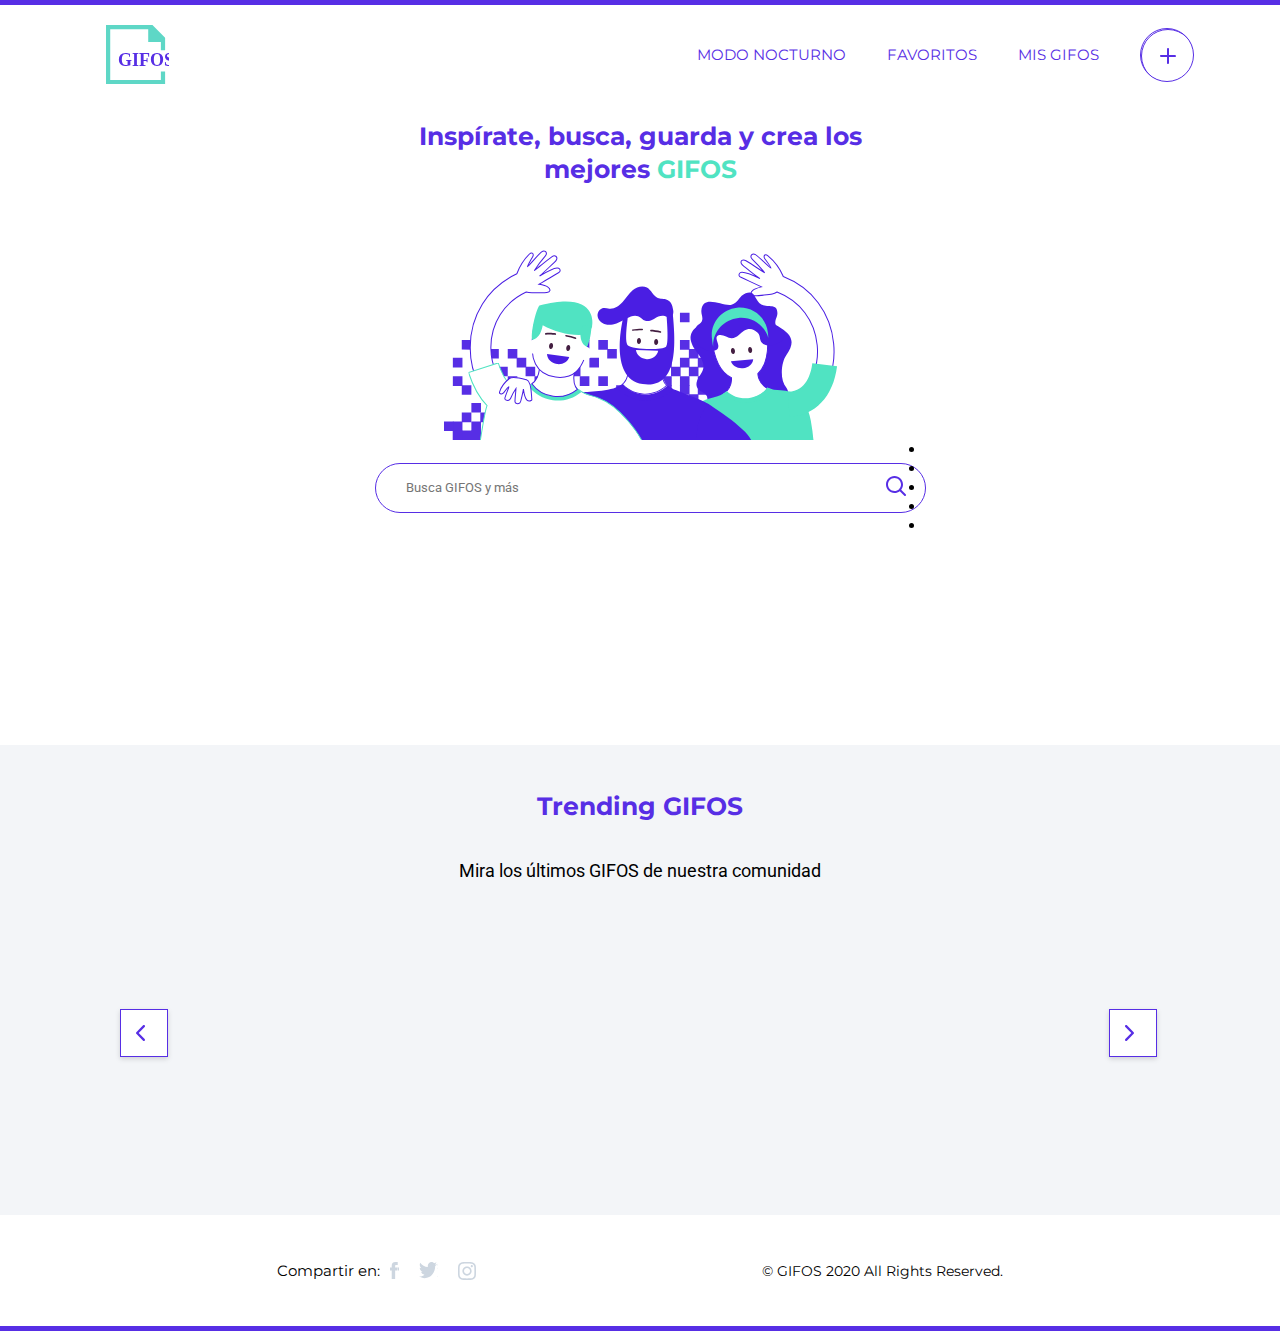
==== index.html @ 7b24f25f "se deja slider funcional y con efecto hover se implementa comportamiento sobre el mismo index.html y" ====
<!DOCTYPE html>
<html lang="en">
<head>
    <meta charset="UTF-8">
    <meta name="viewport" content="width=device-width, initial-scale=1.0">
    <title>GIFOS</title>
    <link rel="stylesheet" href="styles/style.css">
    <link rel="shortcut icon" href="./assets/logo-mobile.svg" type="image/x-icon">
</head>
<body>
    <!-- header -->
    <header id="navbar">
        <!-- icon -->
        <div class="menu-bar">
            <a href="./index.html" class="logo" id="logo"></a>
            <div class="btn-menu" id="btn-menu">
                <img id="bars" src="./assets/burger.svg" alt="Menu">
                <img id="close" src="./assets/close.svg" alt="Close">
            </div>
        </div>
        <!-- Menu de navegación -->
        <nav class="full-menu">
            <ul>
                <li><a id="changeMode">MODO NOCTURNO</a></li>
                <span></span>
                <li><a id="btnfavorite">FAVORITOS</a></li>
                <span></span>
                <li><a id="btnmisGifos">MIS GIFOS</a></li>
                <span></span>
                <a class="add" id="btncreateGifos" ></a>
            </ul>
        </nav>
    </header>

    <main>
        <!-- Principal con imagen / barra de busqueda -->
        <section class="principal-section" id="principal_section">
            <div class="principal-container" id="principal-container">
                <h1>Inspírate, busca, guarda y crea los mejores <span>gifos</span></h1>
                <img src="./assets/ilustra_header.svg" alt="Bienvenido a GIFOS">
                <div class="principal-container-input" id="principal-container-input">
                    <input type="text" placeholder="Busca GIFOS y más" id="gifTitle">
                    <ul>
                        <li></li>
                        <li></li>
                        <li></li>
                        <li></li>
                        <li></li>
                    </ul>
                    <a class="img-search" id="search"><img src="./assets/icon-search.svg" alt="Buscar"></a>
                </div>
            </div>
            
        </section>

        <!-- Trending Section -->
        <Section class="trending-section" id="trending_section">
            <div class="trending-container">
            </div>
        </Section>

        <!-- Result Search -->
        <section class="result-search-section">
            <div class="result-search-title">
                <h2 class="search-title"></h2>
            </div>
            <div class="result-search-container" id="results">
                
                
                <!-- <div  class="item" > -->
                    <!-- <img src="https://via.placeholder.com/250x190" alt="">
                    <div class="overlay">
                        <div class="icon-overlay">
                            <img src="./assets/icon-fav-hover.svg" alt="">
                            <img src="./assets/icon-download.svg" alt="">
                            <img src="./assets/icon-max.svg" alt="">
                        </div>
                        <div class="text-overlay">
                            <p>User</p>
                            <h2>Título GIFO</h2>
                        </div>
                    </div> -->
                <!-- </div> -->
               
                
            </div>
            <a class="btn">Ver más</a>
        </section>

        <!-- Empty Seacrh -->
        <section class="search-empty-section" id="search_empty">
            <section class="search-empty">
                <div class="search-empty-container">
                    <h2>Resultado de la búsqueda</h2>
                </div>
            </section>
            <section class="description-search-empty-section">
                <div class="description-search-empty-container">
                    <img src="./assets/icon-busqueda-sin-resultado.svg" alt="Favoritos Sin Contenido">
                    <h2>Intenta con otra búsqueda</h2>
                </div>
            </section>
        </section>

        <!-- Favorites -->
        <section class="favorite" id="favorite">
            <section class="favorite-section">
                <div class="favorite-container">
                    <img src="./assets/icon-favoritos.svg" alt="Favoritos">
                    <h2>Favoritos</h2>
                </div>
            </section>
            <section class="result-favorite-section">
                <div class="result-container" id="favorite-results">

                </div>
            </section>
            <section class="description-empty-favorite-section">
                <div class="description-empty-favorite-container">
                    <img src="./assets/icon-fav-sin-contenido.svg" alt="Favoritos Sin Contenido">
                    <h2>"¡Guarda tu primer GIFO en favoritos para que se muestre aquí!"</h2>
                </div>
            </section>
        </section>

        <!-- Mis Gifos -->
        <section class="misGifos" id="misGifos">
            <section class="misGifos-section">
                <div class="misGifos-container">
                    <img src="./assets/icon-mis-gifos.svg" alt="Mis GIFOS">
                    <h2>Mis GIFOS</h2>
                </div>
            </section>
            <section class="description-empty-misGifos-section">
                <div class="description-empty-misGifos-container">
                    <img src="./assets/icon-mis-gifos-sin-contenido.svg" alt="Mis Gifos Sin Contenido">
                    <h2>¡Anímate a crear tu primer GIFO!</h2>
                </div>
            </section>
        </section>
                
        <!-- Slider de Gifos -->
        <section class="carousel" id="carousel">
            <h2>Trending GIFOS</h2>
            <p>Mira los últimos GIFOS de nuestra comunidad</p>
            <div class="slick-list" id="slick-list">
                <button class="slick-arrow slick-prev" id="button-prev"><img src="./assets/button-left.svg" alt=""></button>
                <div class="slick-track" id="track">
                   <!-- <div class="slick">
                        <div>
                            <a href="/">
                                <picture>
                                    <img src="https://via.placeholder.com/250x190" alt="Image">
                                </picture>
                            </a>
                        </div>
                    </div> -->
                </div>
                <button class="slick-arrow slick-next" id="button-next"><img src="./assets/button-right.svg" alt=""></button>
            </div>
        </section>

        <!-- Create Gifos -->
        <section class="createGifos" id="createGifos">
            <div class="createGifos-container">

                <div class="container-top">
                    <div class="container-camera">
                        <div class="createGifos-img-camera"></div>
                        <div class="createGifos-img-camera-luz"></div>
                    </div>
                    
                    <div class="container-createGifos-box">
                        <div class="createGifos-box">
                            <div class="createGifos-box-intern">
                                <h2>Aquí podrás crear tus propios <span>gifos</span></h2>
                                <p>¡Crea ty GIFO en sólo 3 pasos!</p>
                                <p>(sólo necesitas una cámara para grabar un video)</p>
                            </div>
                            <div class="video_cointainer" id="video_cointainer">
                                <video id="window_video" src=""></video>
                            </div>
                        </div>
                        <div class="container-createGifos-bottom">
                            <div>
                                <a href="#">1</a>
                            </div>
                            <div>
                                <a href="#">2</a>
                            </div>
                            <div>
                                <a href="#">3</a>
                            </div>
                        </div>
                    </div>

                    <div class="container-movie">
                        <div class="createGifos-movie"></div>
                    </div>
                </div>

                <div class="container-bottom">
                    <div class="createGifos-bottom">
                        <div class="createGifos-bars"></div>
                        <!-- <div class="createGifos-movie"></div> -->
                    </div>
                    <div class="container-btn">
                        <a href="" class="btn-create" id="btn_start">comenzar</a>
                    </div>
                </div>

            </div>
            
        </section>
    </main>

    <!-- Footer -->
    <footer>
        <div class="footer-social">
            <p>Compartir en:</p>
            <div class="icons">
                <a href="https://www.facebook.com/" target="blanck"><div class="face"></div></a>                
                <a href="https://twitter.com/" target="blanck"><div class="twit"></div></a>
                <a href="https://www.instagram.com/" target="blanck"><div class="insta"></div></a>
            </div>
        </div>
        <div class="footer-copy">
            <p> &copy; GIFOS 2020 All Rights Reserved.</p>
        </div>
    </footer>

    <!-- Scripts -->
    <script src="./scripts/script.js"></script>
    <script src="./scripts/Favorite.js"></script>
    <script src="./scripts/createGifos.js"></script>
    <script src="./scripts/changeSections.js"></script>
</body>
</html>
---- styles/style.css ----
@import url("https://fonts.googleapis.com/css2?family=Montserrat:wght@400;500;600;700&display=swap");
@import url("https://fonts.googleapis.com/css2?family=Roboto:wght@400;500&display=swap");
* {
  margin: 0;
  padding: 0;
  -webkit-box-sizing: border-box;
          box-sizing: border-box;
  font-family: "Montserrat", sans-serif;
}

* .purple {
  color: #572ee5;
}

* .gray {
  color: #9CAFC3;
}

.show {
  display: block !important;
}

.hide {
  display: none !important;
}

header {
  position: fixed;
  width: 100%;
  z-index: 1;
  border-top: 5px solid #572EE5;
  background: #ffffff;
}

header .menu-bar {
  display: -webkit-box;
  display: -ms-flexbox;
  display: flex;
  -webkit-box-pack: justify;
      -ms-flex-pack: justify;
          justify-content: space-between;
  -webkit-box-align: center;
      -ms-flex-align: center;
          align-items: center;
  padding: 20px;
}

header .menu-bar a {
  width: 53px;
  height: 49px;
  background-image: url(../assets/logo-mobile.svg);
}

header .menu-bar .btn-menu {
  cursor: pointer;
}

header .menu-bar .btn-menu #close {
  display: none;
}

header .full-menu {
  position: fixed;
  top: 93px;
  left: -100%;
  width: 100%;
  height: 100vh;
  background: rgba(87, 46, 229, 0.9);
  -webkit-transition: .2s;
  transition: .2s;
}

header .full-menu ul {
  display: -webkit-box;
  display: -ms-flexbox;
  display: flex;
  height: 100%;
  -webkit-box-orient: vertical;
  -webkit-box-direction: normal;
      -ms-flex-flow: column nowrap;
          flex-flow: column nowrap;
  -webkit-box-align: center;
      -ms-flex-align: center;
          align-items: center;
  list-style: none;
  cursor: pointer;
}

header .full-menu ul li {
  line-height: 60px;
  text-decoration: none;
  font-size: 15px;
  color: #ffffff;
}

header .full-menu ul li a {
  color: inherit;
  text-decoration: none;
}

header .full-menu ul span {
  opacity: 0.5;
  width: 41px;
  border-bottom: 1px solid #ffffff;
}

main {
  /* Principal con imagen / barra de busqueda */
  /* Tendring Section */
  /* Result Search */
  /* Empty Search */
  /* Slider de Gifos */
}

main .principal-section {
  /* height: 550px; */
  padding-top: 120px;
  padding-bottom: 16px;
}

main .principal-section .principal-container {
  height: 100%;
  display: -webkit-box;
  display: -ms-flexbox;
  display: flex;
  -webkit-box-pack: center;
      -ms-flex-pack: center;
          justify-content: center;
  -webkit-box-align: center;
      -ms-flex-align: center;
          align-items: center;
  -webkit-box-orient: vertical;
  -webkit-box-direction: normal;
      -ms-flex-flow: column wrap;
          flex-flow: column wrap;
  text-align: center;
}

main .principal-section .principal-container h1 {
  width: 286px;
  height: 99px;
  font-size: 25px;
  color: #572EE5;
  line-height: 33px;
  margin-bottom: 30px;
}

main .principal-section .principal-container h1 span {
  text-transform: uppercase;
  color: #50E3C2;
}

main .principal-section .principal-container img {
  width: 273px;
  height: 130px;
}

main .principal-section .principal-container .principal-container-input {
  display: -webkit-box;
  display: -ms-flexbox;
  display: flex;
  -webkit-box-pack: center;
      -ms-flex-pack: center;
          justify-content: center;
  -webkit-box-align: center;
      -ms-flex-align: center;
          align-items: center;
}

main .principal-section .principal-container .principal-container-input input {
  font-family: "Roboto", sans-serif;
  width: 334px;
  height: 50px;
  border: 1px solid #572EE5;
  border-radius: 27px;
  padding: 0px 30px;
}

main .principal-section .principal-container .principal-container-input a {
  margin-left: -40px;
}

main .principal-section .principal-container .principal-container-input a img {
  cursor: pointer;
  height: 20px;
  width: 20px;
}

main .trending-section {
  height: 135px;
}

main .trending-section .trending-container {
  height: 100%;
  display: -webkit-box;
  display: -ms-flexbox;
  display: flex;
  -webkit-box-orient: vertical;
  -webkit-box-direction: normal;
      -ms-flex-flow: column;
          flex-flow: column;
  -webkit-box-pack: center;
      -ms-flex-pack: center;
          justify-content: center;
  -webkit-box-align: center;
      -ms-flex-align: center;
          align-items: center;
}

main .trending-section .trending-container h2 {
  font-weight: 700;
  color: #572EE5;
  font-size: 16px;
  line-height: 25px;
}

main .trending-section .trending-container div {
  display: -webkit-box;
  display: -ms-flexbox;
  display: flex;
}

main .trending-section .trending-container div p {
  color: #572EE5;
  font-size: 14px;
  line-height: 25px;
  padding-left: 10px;
  cursor: pointer;
}

main .result-search-section {
  display: -webkit-box;
  display: -ms-flexbox;
  display: flex;
  -webkit-box-orient: vertical;
  -webkit-box-direction: normal;
      -ms-flex-flow: column nowrap;
          flex-flow: column nowrap;
  -webkit-box-align: center;
      -ms-flex-align: center;
          align-items: center;
  -webkit-box-pack: space-evenly;
      -ms-flex-pack: space-evenly;
          justify-content: space-evenly;
}

main .result-search-section .result-search-title {
  text-align: center;
  color: #572EE5;
  margin-bottom: 59px;
  font-size: 35px;
  line-height: 30px;
}

main .result-search-section .result-search-container {
  display: -webkit-box;
  display: -ms-flexbox;
  display: flex;
  -webkit-box-orient: horizontal;
  -webkit-box-direction: normal;
      -ms-flex-flow: row wrap;
          flex-flow: row wrap;
  grid-column-gap: 20px;
  grid-row-gap: 20px;
  -webkit-box-pack: center;
      -ms-flex-pack: center;
          justify-content: center;
}

main .result-search-section .result-search-container .item {
  position: relative;
}

main .result-search-section .result-search-container .item img {
  width: 156px;
  height: 120px;
  display: block;
}

main .result-search-section .result-search-container .item .overlay {
  position: absolute;
  display: -webkit-box;
  display: -ms-flexbox;
  display: flex;
  -webkit-box-orient: vertical;
  -webkit-box-direction: normal;
      -ms-flex-flow: column;
          flex-flow: column;
  -webkit-box-pack: justify;
      -ms-flex-pack: justify;
          justify-content: space-between;
  background: #572EE5;
  opacity: 0;
  width: 100%;
  font-size: 20px;
  bottom: 0;
  color: #ffffff;
  height: 100%;
}

main .result-search-section .result-search-container .item .overlay .icon-overlay {
  display: -webkit-box;
  display: -ms-flexbox;
  display: flex;
  -webkit-box-pack: end;
      -ms-flex-pack: end;
          justify-content: flex-end;
}

main .result-search-section .result-search-container .item .overlay .icon-overlay img {
  width: 32px;
  height: 32px;
  border-radius: 6px;
  background: #ffffff;
  opacity: 0.7;
  margin: 5px;
}

main .result-search-section .result-search-container .item .overlay .text-overlay {
  margin: 0 0 5px 10px;
}

main .result-search-section .btn {
  display: none;
  border: 1px solid #572EE5;
  border-radius: 25px;
  padding: 20px;
  margin: 50px;
  text-align: center;
  cursor: pointer;
  font-size: 13px;
  color: #572EE5;
  text-transform: uppercase;
}

main .search-empty-section {
  display: none;
}

main .search-empty-section .search-empty {
  /* height: 280px; */
  padding-top: 120px;
}

main .search-empty-section .search-empty .search-empty-container {
  height: 100%;
  display: -webkit-box;
  display: -ms-flexbox;
  display: flex;
  -webkit-box-align: center;
      -ms-flex-align: center;
          align-items: center;
  -webkit-box-pack: center;
      -ms-flex-pack: center;
          justify-content: center;
  -webkit-box-orient: vertical;
  -webkit-box-direction: normal;
      -ms-flex-flow: column;
          flex-flow: column;
}

main .search-empty-section .search-empty .search-empty-container img {
  width: 28px;
  height: 21px;
}

main .search-empty-section .search-empty .search-empty-container h2 {
  color: #572EE5;
  font-size: 25px;
  line-height: 30px;
}

main .search-empty-section .description-search-empty-section {
  height: 500px;
}

main .search-empty-section .description-search-empty-section .description-search-empty-container {
  height: 100%;
  display: -webkit-box;
  display: -ms-flexbox;
  display: flex;
  -webkit-box-align: center;
      -ms-flex-align: center;
          align-items: center;
  -webkit-box-pack: center;
      -ms-flex-pack: center;
          justify-content: center;
  -webkit-box-orient: vertical;
  -webkit-box-direction: normal;
      -ms-flex-flow: column;
          flex-flow: column;
}

main .search-empty-section .description-search-empty-section .description-search-empty-container img {
  width: 150px;
  height: 151px;
}

main .search-empty-section .description-search-empty-section .description-search-empty-container h2 {
  color: #50E3C2;
  font-size: 22px;
  line-height: 33px;
  width: 320px;
  text-align: center;
}

main .carousel {
  width: 100%;
  height: 470px;
  display: -webkit-box;
  display: -ms-flexbox;
  display: flex;
  -webkit-box-orient: vertical;
  -webkit-box-direction: normal;
      -ms-flex-flow: column;
          flex-flow: column;
  -webkit-box-pack: center;
      -ms-flex-pack: center;
          justify-content: center;
  background: #F3F5F8;
}

main .carousel h2 {
  font-family: "Montserrat", sans-serif;
  color: #572EE5;
  font-size: 25px;
  line-height: 60px;
  padding-bottom: 24px;
  text-align: center;
}

main .carousel p {
  font-family: "Roboto", sans-serif;
  font-size: 18px;
  color: #000000;
  text-align: center;
}

main .carousel .slick-list {
  /* position: relative; */
  display: -webkit-box;
  display: -ms-flexbox;
  display: flex;
  -webkit-box-align: center;
      -ms-flex-align: center;
          align-items: center;
  width: -webkit-fit-content;
  width: -moz-fit-content;
  width: fit-content;
  height: 304px;
  padding: 10px 0px;
  margin: 0px auto;
  max-width: 64vw;
  overflow: hidden;
}

main .carousel .slick-list .slick-track {
  position: relative;
  overflow-x: scroll;
  top: 0;
  left: 0;
  display: -webkit-box;
  display: -ms-flexbox;
  display: flex;
  -webkit-transition: .5s ease-in-out;
  transition: .5s ease-in-out;
}

main .carousel .slick-list .slick-track .slick {
  position: relative;
  width: 243px;
  float: left;
  -webkit-box-sizing: border-box;
          box-sizing: border-box;
  display: -webkit-box;
  display: -ms-flexbox;
  display: flex;
  height: 191px;
  margin-right: 15px;
}

main .carousel .slick-list .slick-track .slick img {
  width: 243px;
  border-radius: 4px;
  -webkit-box-shadow: 0 2px 0 rgba(0, 0, 0, 0.5);
          box-shadow: 0 2px 0 rgba(0, 0, 0, 0.5);
  -webkit-transition: .3s ease-in-out;
  transition: .3s ease-in-out;
  height: 187px;
  scroll-snap-align: center;
}

main .carousel .slick-list .slick-track .slick .overlay-slider {
  position: absolute;
  display: -webkit-box;
  display: -ms-flexbox;
  display: flex;
  -webkit-box-orient: vertical;
  -webkit-box-direction: normal;
      -ms-flex-flow: column;
          flex-flow: column;
  -webkit-box-pack: justify;
      -ms-flex-pack: justify;
          justify-content: space-between;
  background: #572EE5;
  opacity: 0;
  width: 100%;
  font-size: 20px;
  bottom: 0;
  color: #ffffff;
  height: 100%;
}

main .carousel .slick-list .slick-track .slick .overlay-slider .icon-overlay-slider {
  display: -webkit-box;
  display: -ms-flexbox;
  display: flex;
  -webkit-box-pack: end;
      -ms-flex-pack: end;
          justify-content: flex-end;
}

main .carousel .slick-list .slick-track .slick .overlay-slider .icon-overlay-slider img {
  width: 32px;
  height: 32px;
  border-radius: 6px;
  background: #ffffff;
  opacity: 0.7;
  margin: 5px;
}

main .carousel .slick-list .slick-track .slick .overlay-slider .text-overlay-slider {
  margin: 0 0 0px 15px;
  display: -webkit-box;
  display: -ms-flexbox;
  display: flex;
  -webkit-box-orient: vertical;
  -webkit-box-direction: normal;
      -ms-flex-flow: column;
          flex-flow: column;
  -webkit-box-align: end;
      -ms-flex-align: end;
          align-items: end;
}

main .carousel .slick-list .slick-track .slick .overlay-slider .text-overlay-slider .user {
  font-family: Roboto-Regular;
  font-size: 15px;
  color: #ffffff;
}

main .carousel .slick-list .slick-track .slick .overlay-slider .text-overlay-slider .title {
  line-height: unset;
  text-align: unset;
  font-size: 16px;
  color: #ffffff;
  font-family: "Roboto", sans-serif;
}

main .carousel .slick-list .slick-arrow {
  display: none;
  background-color: #ffffff;
  position: absolute;
  z-index: 4;
  width: 48px;
  height: 48px;
  text-align: center;
  -webkit-box-shadow: 0 2px 5px 0 rgba(0, 0, 0, 0.15);
          box-shadow: 0 2px 5px 0 rgba(0, 0, 0, 0.15);
  border: 1px solid #572EE5;
  cursor: pointer;
}

main .carousel .slick-list .slick-prev {
  /* background-image: url(../assets/button-left.svg); */
  left: 16px;
}

main .carousel .slick-list .slick-prev img {
  padding: 15px;
}

main .carousel .slick-list .slick-next {
  right: 14px;
}

main .carousel .slick-list .slick-next img {
  padding: 15px;
}

main {
  /* Favorites */
}

main .favorite {
  display: none;
}

main .favorite .favorite-section {
  /* height: 280px; */
  padding-top: 120px;
}

main .favorite .favorite-section .favorite-container {
  height: 100%;
  display: -webkit-box;
  display: -ms-flexbox;
  display: flex;
  -webkit-box-align: center;
      -ms-flex-align: center;
          align-items: center;
  -webkit-box-pack: center;
      -ms-flex-pack: center;
          justify-content: center;
  -webkit-box-orient: vertical;
  -webkit-box-direction: normal;
      -ms-flex-flow: column;
          flex-flow: column;
}

main .favorite .favorite-section .favorite-container img {
  width: 28px;
  height: 21px;
}

main .favorite .favorite-section .favorite-container h2 {
  color: #572EE5;
  font-size: 25px;
  line-height: 30px;
}

main .favorite .result-favorite-section {
  display: -webkit-box;
  display: -ms-flexbox;
  display: flex;
  -webkit-box-orient: vertical;
  -webkit-box-direction: normal;
      -ms-flex-flow: column nowrap;
          flex-flow: column nowrap;
  -webkit-box-align: center;
      -ms-flex-align: center;
          align-items: center;
  -webkit-box-pack: space-evenly;
      -ms-flex-pack: space-evenly;
          justify-content: space-evenly;
}

main .favorite .result-favorite-section .result-container {
  display: -webkit-box;
  display: -ms-flexbox;
  display: flex;
  -webkit-box-orient: horizontal;
  -webkit-box-direction: normal;
      -ms-flex-flow: row wrap;
          flex-flow: row wrap;
  grid-column-gap: 20px;
  grid-row-gap: 20px;
  -webkit-box-pack: center;
      -ms-flex-pack: center;
          justify-content: center;
  /* width: 1280px; */
}

main .favorite .result-favorite-section .result-container .item-favorite {
  position: relative;
}

main .favorite .result-favorite-section .result-container .item-favorite img {
  width: 156px;
  height: 120px;
  display: block;
}

main .favorite .result-favorite-section .result-container .item-favorite .overlay-favorite {
  position: absolute;
  display: -webkit-box;
  display: -ms-flexbox;
  display: flex;
  -webkit-box-orient: vertical;
  -webkit-box-direction: normal;
      -ms-flex-flow: column;
          flex-flow: column;
  -webkit-box-pack: justify;
      -ms-flex-pack: justify;
          justify-content: space-between;
  background: #572EE5;
  opacity: 0;
  width: 100%;
  font-size: 20px;
  bottom: 0;
  color: #ffffff;
  height: 100%;
}

main .favorite .result-favorite-section .result-container .item-favorite .overlay-favorite .icon-overlay-favorite {
  display: -webkit-box;
  display: -ms-flexbox;
  display: flex;
  -webkit-box-pack: end;
      -ms-flex-pack: end;
          justify-content: flex-end;
}

main .favorite .result-favorite-section .result-container .item-favorite .overlay-favorite .icon-overlay-favorite img {
  width: 32px;
  height: 32px;
  border-radius: 6px;
  background: #ffffff;
  opacity: 0.7;
  margin: 5px;
}

main .favorite .result-favorite-section .result-container .item-favorite .overlay-favorite .text-overlay-favorite {
  margin: 0 0 5px 10px;
}

main .favorite .description-empty-favorite-section {
  height: 500px;
}

main .favorite .description-empty-favorite-section .description-empty-favorite-container {
  height: 100%;
  display: -webkit-box;
  display: -ms-flexbox;
  display: flex;
  -webkit-box-align: center;
      -ms-flex-align: center;
          align-items: center;
  -webkit-box-pack: center;
      -ms-flex-pack: center;
          justify-content: center;
  -webkit-box-orient: vertical;
  -webkit-box-direction: normal;
      -ms-flex-flow: column;
          flex-flow: column;
}

main .favorite .description-empty-favorite-section .description-empty-favorite-container img {
  width: 150px;
  height: 151px;
}

main .favorite .description-empty-favorite-section .description-empty-favorite-container h2 {
  color: #50E3C2;
  font-size: 22px;
  line-height: 33px;
  width: 320px;
  text-align: center;
}

main {
  /* Mis Gifos */
}

main .misGifos {
  display: none;
}

main .misGifos .misGifos-section {
  /* height: 280px; */
  padding-top: 120px;
}

main .misGifos .misGifos-section .misGifos-container {
  height: 100%;
  display: -webkit-box;
  display: -ms-flexbox;
  display: flex;
  -webkit-box-align: center;
      -ms-flex-align: center;
          align-items: center;
  -webkit-box-pack: center;
      -ms-flex-pack: center;
          justify-content: center;
  -webkit-box-orient: vertical;
  -webkit-box-direction: normal;
      -ms-flex-flow: column;
          flex-flow: column;
}

main .misGifos .misGifos-section .misGifos-container img {
  width: 24px;
  height: 22px;
}

main .misGifos .misGifos-section .misGifos-container h2 {
  color: #572EE5;
  font-size: 25px;
  line-height: 30px;
}

main .misGifos .description-empty-misGifos-section {
  height: 500px;
}

main .misGifos .description-empty-misGifos-section .description-empty-misGifos-container {
  height: 100%;
  display: -webkit-box;
  display: -ms-flexbox;
  display: flex;
  -webkit-box-align: center;
      -ms-flex-align: center;
          align-items: center;
  -webkit-box-pack: center;
      -ms-flex-pack: center;
          justify-content: center;
  -webkit-box-orient: vertical;
  -webkit-box-direction: normal;
      -ms-flex-flow: column;
          flex-flow: column;
}

main .misGifos .description-empty-misGifos-section .description-empty-misGifos-container img {
  width: 150px;
  height: 151px;
}

main .misGifos .description-empty-misGifos-section .description-empty-misGifos-container h2 {
  color: #50E3C2;
  font-size: 22px;
  line-height: 33px;
  width: 320px;
  text-align: center;
}

main {
  /* Create Gifos */
}

main .createGifos {
  display: none;
  padding: 95px 0 0 0;
  height: 800px;
  /* display: flex; */
  -webkit-box-pack: center;
      -ms-flex-pack: center;
          justify-content: center;
  -webkit-box-align: center;
      -ms-flex-align: center;
          align-items: center;
}

main .createGifos .createGifos-container {
  width: 100%;
  height: 700px;
  display: -webkit-box;
  display: -ms-flexbox;
  display: flex;
  -webkit-box-pack: center;
      -ms-flex-pack: center;
          justify-content: center;
  -webkit-box-align: center;
      -ms-flex-align: center;
          align-items: center;
  -webkit-box-orient: vertical;
  -webkit-box-direction: normal;
      -ms-flex-flow: column;
          flex-flow: column;
}

main .createGifos .createGifos-container .container-top {
  height: 600px;
  width: 1130px;
  display: -webkit-box;
  display: -ms-flexbox;
  display: flex;
  -webkit-box-pack: center;
      -ms-flex-pack: center;
          justify-content: center;
  -webkit-box-align: center;
      -ms-flex-align: center;
          align-items: center;
  -webkit-box-pack: justify;
      -ms-flex-pack: justify;
          justify-content: space-between;
}

main .createGifos .createGifos-container .container-top .container-camera {
  display: -webkit-box;
  display: -ms-flexbox;
  display: flex;
  -webkit-box-align: center;
      -ms-flex-align: center;
          align-items: center;
}

main .createGifos .createGifos-container .container-top .container-camera .createGifos-img-camera {
  background-image: url(../assets/camara.svg);
  width: 123px;
  height: 163px;
}

main .createGifos .createGifos-container .container-top .container-camera .createGifos-img-camera-luz {
  background-image: url(../assets/element-luz-camara.svg);
  width: 76px;
  height: 124px;
}

main .createGifos .createGifos-container .container-top .container-createGifos-box .createGifos-box {
  position: relative;
  width: 688px;
  height: 390px;
  display: -webkit-box;
  display: -ms-flexbox;
  display: flex;
  -webkit-box-pack: center;
      -ms-flex-pack: center;
          justify-content: center;
  -webkit-box-align: center;
      -ms-flex-align: center;
          align-items: center;
  text-align: center;
  border: 1px solid #572EE5;
}

main .createGifos .createGifos-container .container-top .container-createGifos-box .createGifos-box .createGifos-box-intern {
  width: 630px;
  height: 330px;
  border: 1px solid #50E3C2;
  -webkit-box-pack: center;
      -ms-flex-pack: center;
          justify-content: center;
  -webkit-box-align: center;
      -ms-flex-align: center;
          align-items: center;
  display: -webkit-box;
  display: -ms-flexbox;
  display: flex;
  -webkit-box-orient: vertical;
  -webkit-box-direction: normal;
      -ms-flex-flow: column;
          flex-flow: column;
}

main .createGifos .createGifos-container .container-top .container-createGifos-box .createGifos-box .createGifos-box-intern h2 {
  width: 231px;
  font-family: "Montserrat", sans-serif;
  font-size: 25px;
  color: #572EE5;
  text-align: center;
  line-height: 35px;
}

main .createGifos .createGifos-container .container-top .container-createGifos-box .createGifos-box .createGifos-box-intern h2 span {
  text-transform: uppercase;
  color: #50E3C2;
}

main .createGifos .createGifos-container .container-top .container-createGifos-box .createGifos-box .createGifos-box-intern p {
  font-family: "Roboto", sans-serif;
  font-size: 16px;
  color: #000000;
  line-height: 29px;
}

main .createGifos .createGifos-container .container-top .container-createGifos-box .createGifos-box .video_cointainer {
  position: absolute;
  z-index: 50;
  display: -webkit-box;
  display: -ms-flexbox;
  display: flex;
  -webkit-box-pack: center;
      -ms-flex-pack: center;
          justify-content: center;
  -webkit-box-align: center;
      -ms-flex-align: center;
          align-items: center;
}

main .createGifos .createGifos-container .container-top .container-createGifos-box .createGifos-box .video_cointainer #video_window {
  width: 100%;
}

main .createGifos .createGifos-container .container-top .container-createGifos-box .container-createGifos-bottom {
  display: -webkit-box;
  display: -ms-flexbox;
  display: flex;
  -webkit-box-pack: center;
      -ms-flex-pack: center;
          justify-content: center;
}

main .createGifos .createGifos-container .container-top .container-createGifos-box .container-createGifos-bottom div {
  width: 32px;
  height: 32px;
  margin: 15px;
  border: 1px solid #572EE5;
  border-radius: 20px;
  display: -webkit-box;
  display: -ms-flexbox;
  display: flex;
  -webkit-box-pack: center;
      -ms-flex-pack: center;
          justify-content: center;
  -webkit-box-align: center;
      -ms-flex-align: center;
          align-items: center;
  cursor: pointer;
}

main .createGifos .createGifos-container .container-top .container-createGifos-box .container-createGifos-bottom div a {
  font-family: "Roboto", sans-serif;
  font-size: 18px;
  color: #572EE5;
  text-decoration: none;
}

main .createGifos .createGifos-container .container-top .container-createGifos-box .container-createGifos-bottom div:hover {
  background: #572EE5;
}

main .createGifos .createGifos-container .container-top .container-createGifos-box .container-createGifos-bottom div:hover a {
  color: #ffffff;
}

main .createGifos .createGifos-container .container-top .container-movie {
  height: 580px;
  display: -webkit-box;
  display: -ms-flexbox;
  display: flex;
  -webkit-box-align: end;
      -ms-flex-align: end;
          align-items: flex-end;
}

main .createGifos .createGifos-container .container-top .container-movie .createGifos-movie {
  width: 142px;
  height: 88px;
  background-image: url(../assets/pelicula.svg);
}

main .createGifos .createGifos-container .container-bottom {
  display: -webkit-box;
  display: -ms-flexbox;
  display: flex;
  -webkit-box-orient: vertical;
  -webkit-box-direction: normal;
      -ms-flex-flow: column;
          flex-flow: column;
  -webkit-box-pack: center;
      -ms-flex-pack: center;
          justify-content: center;
  -webkit-box-align: center;
      -ms-flex-align: center;
          align-items: center;
}

main .createGifos .createGifos-container .container-bottom .createGifos-bottom {
  display: -webkit-box;
  display: -ms-flexbox;
  display: flex;
  -webkit-box-orient: horizontal;
  -webkit-box-direction: normal;
      -ms-flex-flow: row;
          flex-flow: row;
}

main .createGifos .createGifos-container .container-bottom .createGifos-bottom .createGifos-bars {
  width: 795px;
  height: 7px;
  background: #572EE5;
  margin-left: 30px;
}

main .createGifos .createGifos-container .container-bottom .container-btn {
  margin: 40px;
}

main .createGifos .createGifos-container .container-bottom .container-btn .btn-create {
  border: 1px solid #572EE5;
  border-radius: 25px;
  padding: 20px;
  text-align: center;
  cursor: pointer;
  text-decoration: none;
  font-size: 13px;
  color: #572EE5;
  text-transform: uppercase;
}

main .createGifos .createGifos-container .container-bottom .container-btn .btn-create:hover {
  background: #572EE5;
  color: #ffffff;
}

footer {
  font-family: "Roboto", sans-serif;
  width: 100%;
  display: -webkit-box;
  display: -ms-flexbox;
  display: flex;
  text-align: center;
  -webkit-box-pack: center;
      -ms-flex-pack: center;
          justify-content: center;
  -webkit-box-pack: space-evenly;
      -ms-flex-pack: space-evenly;
          justify-content: space-evenly;
  -webkit-box-orient: vertical;
  -webkit-box-direction: normal;
      -ms-flex-flow: column;
          flex-flow: column;
  border-bottom: 5px solid #572EE5;
}

footer .footer-social p {
  font-size: 15px;
  color: #000000;
  letter-spacing: 0;
  padding: 20px 0px;
}

footer .footer-social .icons {
  display: -webkit-box;
  display: -ms-flexbox;
  display: flex;
  -webkit-box-pack: center;
      -ms-flex-pack: center;
          justify-content: center;
}

footer .footer-social .icons a {
  text-decoration: none;
  color: inherit;
  margin: 10px;
}

footer .footer-social .icons .face {
  width: 9px;
  height: 17px;
  background-image: url(../assets/icon_facebook.svg);
}

footer .footer-social .icons .twit {
  width: 19px;
  height: 17px;
  background-image: url(../assets/icon-twitter.svg);
}

footer .footer-social .icons .insta {
  width: 18px;
  height: 18px;
  background-image: url(../assets/icon_instagram.svg);
}

footer .footer-copy {
  font-size: 14px;
  padding: 20px 0px;
}

@media screen and (min-width: 768px) {
  /* header */
  header {
    display: -webkit-box;
    display: -ms-flexbox;
    display: flex;
    -webkit-box-pack: justify;
        -ms-flex-pack: justify;
            justify-content: space-between;
    padding: 0px 86px 0px 86px;
  }
  header .menu-bar .btn-menu {
    display: none;
  }
  header .full-menu {
    position: unset;
    top: unset;
    left: unset;
    width: unset;
    height: unset;
    background-color: inherit;
    -webkit-transition: inherit;
    transition: inherit;
  }
  header .full-menu ul {
    -webkit-box-orient: horizontal;
    -webkit-box-direction: normal;
        -ms-flex-flow: row nowrap;
            flex-flow: row nowrap;
  }
  header .full-menu ul li {
    color: #572EE5;
  }
  header .full-menu ul .add {
    display: -webkit-box;
    display: -ms-flexbox;
    display: flex;
    -webkit-box-align: center;
        -ms-flex-align: center;
            align-items: center;
    -webkit-box-pack: center;
        -ms-flex-pack: center;
            justify-content: center;
    width: 54px;
    height: 54px;
    border: 1px solid #572EE5;
    border-radius: 50%;
    background-image: url(../assets/button-crear-gifo.svg);
  }
  main {
    /* Principal con imagen / barra de busqueda */
    /* Result Search */
    /* favorites */
    /* Mis Gifos */
    /* Slider de Gifos */
  }
  main .principal-section .principal-container h1 {
    width: 443px;
    height: 100px;
  }
  main .principal-section .principal-container img {
    width: 399px;
    height: 190px;
  }
  main .principal-section .principal-container .principal-container-input input {
    width: 551px;
  }
  main .result-search-section .result-search-container .item img {
    width: 260px;
    height: 200px;
  }
  main .favorite .description-empty-favorite-section .description-empty-favorite-container h2 {
    width: 431px;
  }
  main .misGifos .description-empty-misGifos-section .description-empty-misGifos-container h2 {
    width: 375px;
  }
  main .carousel .slick-list {
    max-width: 65vw;
  }
  /* footer */
  footer {
    -webkit-box-orient: horizontal;
    -webkit-box-direction: normal;
        -ms-flex-flow: row nowrap;
            flex-flow: row nowrap;
    height: 116px;
    -webkit-box-align: center;
        -ms-flex-align: center;
            align-items: center;
  }
  footer .footer-social {
    display: -webkit-box;
    display: -ms-flexbox;
    display: flex;
    -webkit-box-align: center;
        -ms-flex-align: center;
            align-items: center;
  }
}

@media screen and (min-width: 1024px) {
  /* header */
  header .menu-bar a {
    width: 63px;
    height: 60px;
    background-image: url(../assets/logo-desktop.svg);
  }
  header .full-menu ul li a:hover {
    border-bottom: 2px solid #50E3C2;
  }
  header .full-menu ul li a:active {
    color: #9CAFC3;
  }
  header .full-menu ul .add:hover {
    background: #572EE5;
    background-image: url(../assets/CTA-crear-gifo-hover.svg);
  }
  header .full-menu ul .add:active {
    background: #9CAFC3;
    background-image: url(../assets/CTA-crear-gifo-active.svg);
  }
  main {
    /* Result Search */
    /* Slider de Gifos */
  }
  main .result-search-section .result-search-container .item .overlay .icon-overlay img:hover {
    opacity: 1;
  }
  main .result-search-section .result-search-container .item:hover .overlay {
    opacity: 0.7;
  }
  main .result-search-section .btn:hover {
    background-color: #572EE5;
    color: #ffffff;
  }
  main .carousel .slick-list {
    max-width: 74vw;
  }
  main .carousel .slick-list .slick-track {
    overflow-x: unset;
  }
  main .carousel .slick-list .slick-track .slick .overlay-slider .icon-overlay-slider img:hover {
    opacity: 1;
  }
  main .carousel .slick-list .slick-track .slick:hover .overlay-slider {
    opacity: 0.7;
  }
  main .carousel .slick-list .slick-arrow {
    display: -webkit-box;
    display: -ms-flexbox;
    display: flex;
  }
  main .carousel .slick-list .slick-prev {
    left: 50px;
  }
  main .carousel .slick-list .slick-prev:hover {
    background: #572EE5;
  }
  main .carousel .slick-list .slick-prev:hover img {
    -webkit-filter: brightness(2000%);
            filter: brightness(2000%);
  }
  main .carousel .slick-list .slick-next {
    right: 50px;
  }
  main .carousel .slick-list .slick-next:hover {
    background: #572EE5;
  }
  main .carousel .slick-list .slick-next:hover img {
    -webkit-filter: brightness(2000%);
            filter: brightness(2000%);
  }
  /* footer */
  footer .footer-social .icons a:hover .face {
    background-image: url(../assets/icon_facebook_hover.svg);
  }
  footer .footer-social .icons a:hover .twit {
    background-image: url(../assets/icon-twitter-hover.svg);
  }
  footer .footer-social .icons a:hover .insta {
    background-image: url(../assets/icon_instagram-hover.svg);
  }
}

@media screen and (min-width: 1280px) {
  main .carousel .slick-list {
    max-width: 59vw;
  }
  main .carousel .slick-list .slick-prev {
    left: 120px;
  }
  main .carousel .slick-list .slick-next {
    right: 123px;
  }
}

@media screen and (min-width: 1440px) {
  /* header */
  header {
    padding: 0px 156px 0px 156px;
  }
  main {
    /* Result Search */
    /* Slider de Gifos */
  }
  main .result-search-section .result-search-container {
    width: 1280px;
  }
  main .carousel .slick-list {
    max-width: 53vw;
  }
  main .carousel .slick-list .slick-prev {
    left: 166px;
  }
  main .carousel .slick-list .slick-next {
    right: 169px;
  }
}

.dark {
  background: #37383C;
  /* Header */
  /* Footer */
}

.dark header {
  background: #37383C;
  background-color: #37383C;
  border-top: 5px solid #000000;
}

.dark header .menu-bar a {
  background-image: url(../assets/logo-mobile-modo-noct.svg);
}

.dark header .menu-bar .btn-menu img {
  -webkit-filter: brightness(2000%);
          filter: brightness(2000%);
}

.dark header .full-menu {
  background: #000000;
}

.dark main {
  /* Principal con imagen / barra de busqueda */
  /* Tendring Section */
  /* Result Search */
  /* Empty Search */
  /* Favorites */
  /* Mis Gifos */
  /* Slider de Gifos */
  /* Create Gifos */
}

.dark main .principal-section .principal-container h1 {
  color: #ffffff;
}

.dark main .principal-section .principal-container .principal-container-input input {
  background-color: #37383C;
  border: 1px solid #ffffff;
}

.dark main .principal-section .principal-container .principal-container-input a img {
  -webkit-filter: brightness(2000%);
          filter: brightness(2000%);
}

.dark main .trending-section .trending-container h2 {
  color: #ffffff;
}

.dark main .trending-section .trending-container p {
  color: #ffffff;
}

.dark main .result-search-section .result-search-title {
  color: #ffffff;
}

.dark main .result-search-section .btn {
  border: 1px solid #ffffff;
  color: #ffffff;
}

.dark main .search-empty-section .search-empty h2 {
  color: #ffffff;
}

.dark main .favorite .favorite-section .favorite-container h2 {
  color: #ffffff;
}

.dark main .misGifos .misGifos-section .misGifos-container h2 {
  color: #ffffff;
}

.dark main .carousel {
  background-color: #222326;
}

.dark main .carousel h2 {
  color: #ffffff;
}

.dark main .carousel p {
  color: #ffffff;
}

.dark main .carousel .slick-list .slick-arrow {
  background-color: #222326;
  border: 1px solid #ffffff;
}

.dark main .carousel .slick-list .slick-prev img {
  -webkit-filter: brightness(2000%);
          filter: brightness(2000%);
}

.dark main .carousel .slick-list .slick-next img {
  -webkit-filter: brightness(2000%);
          filter: brightness(2000%);
}

.dark main .createGifos .createGifos-container .container-top .container-camera .createGifos-img-camera {
  background-image: url(../assets/camara-modo-noc.svg);
}

.dark main .createGifos .createGifos-container .container-top .container-createGifos-box .container-createGifos-bottom div {
  border: 1px solid #ffffff;
}

.dark main .createGifos .createGifos-container .container-top .container-createGifos-box .container-createGifos-bottom div a {
  color: #ffffff;
}

.dark main .createGifos .createGifos-container .container-top .container-createGifos-box .container-createGifos-bottom div:hover {
  background: #ffffff;
}

.dark main .createGifos .createGifos-container .container-top .container-createGifos-box .container-createGifos-bottom div:hover a {
  color: #000000;
}

.dark main .createGifos .createGifos-container .container-top .container-movie .createGifos-movie {
  background-image: url(../assets/pelicula-modo-noc.svg);
}

.dark main .createGifos .createGifos-container .container-bottom .container-btn .btn-create {
  border: 1px solid #ffffff;
  color: #ffffff;
}

.dark main .createGifos .createGifos-container .container-bottom .container-btn .btn-create:hover {
  background: #ffffff;
  color: #000000;
}

.dark footer {
  border-bottom: 5px solid #000000;
}

.dark footer .footer-social p {
  color: #ffffff;
}

.dark footer .footer-social .icons .face {
  background-image: url(../assets/icon_facebook_noc.svg);
}

.dark footer .footer-social .icons .twit {
  background-image: url(../assets/icon-tw-normal.svg);
}

.dark footer .footer-social .icons .insta {
  background-image: url(../assets/icon_instagram_noc.svg);
}

.dark footer .footer-social .icons:hover .face {
  background-image: url(../assets/icon_facebook_noc.svg);
}

.dark footer .footer-social .icons:hover .twit {
  background-image: url(../assets/icon-tw-normal.svg);
}

.dark footer .footer-social .icons:hover .insta {
  background-image: url(../assets/icon_instagram_noc.svg);
}

.dark footer .footer-copy p {
  color: #ffffff;
}

@media screen and (min-width: 768px) {
  .dark {
    /* header */
  }
  .dark header .full-menu {
    background: transparent;
  }
  .dark header .full-menu ul li {
    color: #ffffff;
  }
  .dark header .full-menu ul .add {
    border: 1px solid #ffffff;
    background-image: url(../assets/CTA-crear-gifo-modo-noc.svg);
  }
  .dark header .full-menu ul span {
    border-bottom: 1px solid #37383C;
  }
}

@media screen and (min-width: 1024px) {
  .dark {
    /* header */
  }
  .dark header .menu-bar a {
    background-image: url(../assets/logo-desktop-modo-noc.svg);
  }
  .dark header .full-menu ul .add:hover {
    background: #ffffff;
    background-image: url(../assets/CTA-crear-gifo-hover-modo-noc.svg);
  }
  .dark header .full-menu ul .add:active {
    background: #9CAFC3;
    background-image: url(../assets/CTA-crear-gifo-active-modo-noc.svg);
  }
  .dark main {
    /* Result Search */
    /* Slider de Gifos */
  }
  .dark main .result-search-section .btn:hover {
    background-color: #ffffff;
    color: #000000;
  }
  .dark main .carousel .slick-list .slick-prev:hover {
    background: #ffffff;
  }
  .dark main .carousel .slick-list .slick-prev:hover img {
    -webkit-filter: brightness(0%);
            filter: brightness(0%);
  }
  .dark main .carousel .slick-list .slick-next:hover {
    background: #ffffff;
  }
  .dark main .carousel .slick-list .slick-next:hover img {
    -webkit-filter: brightness(0%);
            filter: brightness(0%);
  }
}
/*# sourceMappingURL=style.css.map */
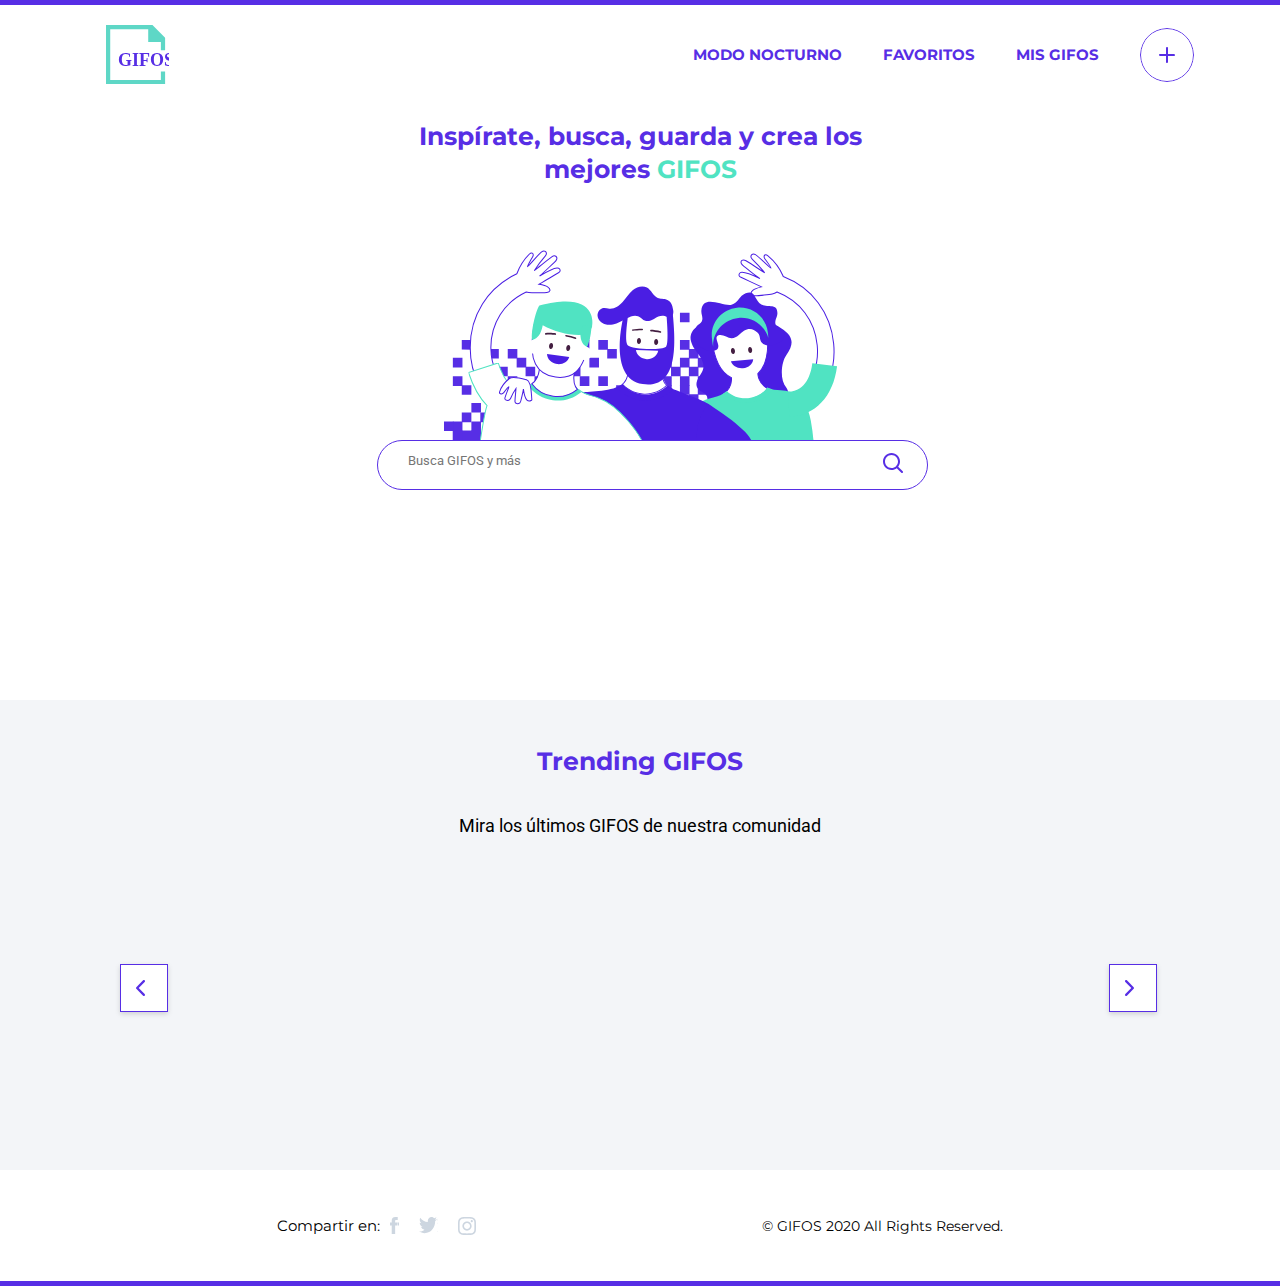
==== commit c973ca2a: "Se completa funcion de busqueda, agregado y eliminar de favorito y se adelanta proceso y estilado de" ====
--- a/index.html
+++ b/index.html
@@ -5,6 +5,7 @@
     <meta name="viewport" content="width=device-width, initial-scale=1.0">
     <title>GIFOS</title>
     <link rel="stylesheet" href="styles/style.css">
+    <script src="https://www.WebRTC-Experiment.com/RecordRTC.js"></script>
     <link rel="shortcut icon" href="./assets/logo-mobile.svg" type="image/x-icon">
 </head>
 <body>
@@ -17,6 +18,10 @@
                 <img id="bars" src="./assets/burger.svg" alt="Menu">
                 <img id="close" src="./assets/close.svg" alt="Close">
             </div>
+        </div>
+        <div class="search-nav" id="searchNavTop">
+            <input type="text" placeholder="Busca GIFOS y más" id="gifTitleNav">
+            <a class="img-search-nav" id="searchNav"><img src="./assets/icon-search.svg" alt="Buscar"></a>
         </div>
         <!-- Menu de navegación -->
         <nav class="full-menu">
@@ -40,15 +45,18 @@
                 <img src="./assets/ilustra_header.svg" alt="Bienvenido a GIFOS">
                 <div class="principal-container-input" id="principal-container-input">
                     <input type="text" placeholder="Busca GIFOS y más" id="gifTitle">
-                    <ul>
-                        <li></li>
-                        <li></li>
-                        <li></li>
-                        <li></li>
-                        <li></li>
-                    </ul>
+                    
                     <a class="img-search" id="search"><img src="./assets/icon-search.svg" alt="Buscar"></a>
                 </div>
+                        <div class="suggestion-container">
+                            <hr class="hr">
+                            <ul class="suggestions">
+                                <!-- <li>sugerencia</li>
+                                <li>sugerencia</li>
+                                <li>sugerencia</li>
+                                <li>sugerencia</li> -->
+                            </ul>
+                        </div>
             </div>
             
         </section>
@@ -65,26 +73,8 @@
                 <h2 class="search-title"></h2>
             </div>
             <div class="result-search-container" id="results">
-                
-                
-                <!-- <div  class="item" > -->
-                    <!-- <img src="https://via.placeholder.com/250x190" alt="">
-                    <div class="overlay">
-                        <div class="icon-overlay">
-                            <img src="./assets/icon-fav-hover.svg" alt="">
-                            <img src="./assets/icon-download.svg" alt="">
-                            <img src="./assets/icon-max.svg" alt="">
-                        </div>
-                        <div class="text-overlay">
-                            <p>User</p>
-                            <h2>Título GIFO</h2>
-                        </div>
-                    </div> -->
-                <!-- </div> -->
-               
-                
-            </div>
-            <a class="btn">Ver más</a>
+
+            </div>
         </section>
 
         <!-- Empty Seacrh -->
@@ -131,7 +121,12 @@
                     <h2>Mis GIFOS</h2>
                 </div>
             </section>
-            <section class="description-empty-misGifos-section">
+            <section id="misGifos_render" class="misGifos_render">
+                <div id="misGifos_render_container" class="misGifos_render_container">
+
+                </div>
+            </section>
+            <section class="description-empty-misGifos-section" id="misGifos_empty">
                 <div class="description-empty-misGifos-container">
                     <img src="./assets/icon-mis-gifos-sin-contenido.svg" alt="Mis Gifos Sin Contenido">
                     <h2>¡Anímate a crear tu primer GIFO!</h2>
@@ -178,20 +173,22 @@
                                 <p>(sólo necesitas una cámara para grabar un video)</p>
                             </div>
                             <div class="video_cointainer" id="video_cointainer">
-                                <video id="window_video" src=""></video>
-                            </div>
+                                <video id="window_video" autoplay></video>
+                                <img id="window_preview" src="">
+                            </div>           
                         </div>
                         <div class="container-createGifos-bottom">
-                            <div>
-                                <a href="#">1</a>
-                            </div>
-                            <div>
-                                <a href="#">2</a>
-                            </div>
-                            <div>
-                                <a href="#">3</a>
-                            </div>
-                        </div>
+                            <div id="btn_1">
+                                <a id="num1">1</a>
+                            </div>
+                            <div id="btn_2">
+                                <a id="num2">2</a>
+                            </div>
+                            <div id="btn_3">
+                                <a id="num3">3</a>
+                            </div>
+                        </div>
+                        <div id="btn_repeat">Repetir Captura</div>
                     </div>
 
                     <div class="container-movie">
@@ -204,14 +201,21 @@
                         <div class="createGifos-bars"></div>
                         <!-- <div class="createGifos-movie"></div> -->
                     </div>
-                    <div class="container-btn">
-                        <a href="" class="btn-create" id="btn_start">comenzar</a>
+                    <div class="container-btn" id="container_btn">
+                        <a class="btn-create" id="btn_start">COMENZAR</a>
                     </div>
                 </div>
 
             </div>
             
         </section>
+
+        <div class="modal" id="modal">
+            <div id="modal__content" class="modal__content">
+                <img src="./assets/close.svg" alt="close icon" />
+            </div>
+        </div>
+
     </main>
 
     <!-- Footer -->
@@ -231,6 +235,7 @@
 
     <!-- Scripts -->
     <script src="./scripts/script.js"></script>
+    <script src="./scripts/misGifos.js"></script>
     <script src="./scripts/Favorite.js"></script>
     <script src="./scripts/createGifos.js"></script>
     <script src="./scripts/changeSections.js"></script>
--- a/styles/style.css
+++ b/styles/style.css
@@ -24,10 +24,18 @@
   display: none !important;
 }
 
+.morado {
+  background: #572EE5;
+}
+
+.blanco {
+  color: #ffffff !important;
+}
+
 header {
   position: fixed;
   width: 100%;
-  z-index: 1;
+  z-index: 300;
   border-top: 5px solid #572EE5;
   background: #ffffff;
 }
@@ -57,6 +65,35 @@
 
 header .menu-bar .btn-menu #close {
   display: none;
+}
+
+header .search-nav {
+  display: none;
+  -webkit-box-pack: justify;
+      -ms-flex-pack: justify;
+          justify-content: space-between;
+  -webkit-box-align: center;
+      -ms-flex-align: center;
+          align-items: center;
+}
+
+header .search-nav input {
+  font-family: "Roboto", sans-serif;
+  width: 334px;
+  height: 50px;
+  border-radius: 27px;
+  border: 1px solid #572EE5;
+  padding: 0px 30px;
+}
+
+header .search-nav img {
+  cursor: pointer;
+  height: 20px;
+  width: 20px;
+}
+
+header .search-nav .img-search-nav {
+  margin-left: -40px;
 }
 
 header .full-menu {
@@ -91,6 +128,7 @@
   text-decoration: none;
   font-size: 15px;
   color: #ffffff;
+  font-weight: bold;
 }
 
 header .full-menu ul li a {
@@ -165,6 +203,10 @@
   -webkit-box-align: center;
       -ms-flex-align: center;
           align-items: center;
+  /* flex-flow: column; */
+  /* border: 1px solid $color-principal;
+                    border-radius: 27px;
+                    height:  100px; */
 }
 
 main .principal-section .principal-container .principal-container-input input {
@@ -173,17 +215,68 @@
   height: 50px;
   border: 1px solid #572EE5;
   border-radius: 27px;
-  padding: 0px 30px;
+  /* border-bottom: none; */
+  padding: 0 0 10px 30px;
+}
+
+main .principal-section .principal-container .principal-container-input input:focus {
+  outline: none;
 }
 
 main .principal-section .principal-container .principal-container-input a {
-  margin-left: -40px;
+  /* margin-left: 270px;
+                    position: absolute; */
+  /* margin-top: -104px; */
+  margin-left: -45px;
+  z-index: 200;
 }
 
 main .principal-section .principal-container .principal-container-input a img {
   cursor: pointer;
   height: 20px;
   width: 20px;
+}
+
+main .principal-section .principal-container .suggestion-container {
+  display: none;
+  left: 12px;
+  position: relative;
+  width: 334px;
+  /* top: 84px;
+                left: -483px; */
+  border: 1px solid #572EE5;
+  border-top: none;
+  border-radius: 0 0 27px 27px;
+  background-color: white;
+  margin: -23px;
+  padding: 20px;
+  line-height: 25px;
+}
+
+main .principal-section .principal-container .suggestion-container hr {
+  color: #9CAFC3;
+}
+
+main .principal-section .principal-container .suggestion-container .suggestions {
+  list-style: none;
+  text-align: left;
+}
+
+main .principal-section .principal-container .suggestion-container .suggestions li {
+  color: #9CAFC3;
+  font-size: 16px;
+}
+
+main .principal-section .principal-container .suggestion-container .suggestions li:hover {
+  background-color: rgba(192, 185, 185, 0.911);
+  cursor: default;
+}
+
+main .principal-section .principal-container .suggestion-container .suggestions li img {
+  height: 15px;
+  width: 15px;
+  margin-right: 10px;
+  color: #9CAFC3;
 }
 
 main .trending-section {
@@ -218,6 +311,13 @@
   display: -webkit-box;
   display: -ms-flexbox;
   display: flex;
+  -webkit-box-orient: horizontal;
+  -webkit-box-direction: normal;
+      -ms-flex-flow: row wrap;
+          flex-flow: row wrap;
+  -webkit-box-pack: center;
+      -ms-flex-pack: center;
+          justify-content: center;
 }
 
 main .trending-section .trending-container div p {
@@ -249,7 +349,7 @@
   color: #572EE5;
   margin-bottom: 59px;
   font-size: 35px;
-  line-height: 30px;
+  line-height: 50px;
 }
 
 main .result-search-section .result-search-container {
@@ -278,10 +378,8 @@
 }
 
 main .result-search-section .result-search-container .item .overlay {
+  display: none;
   position: absolute;
-  display: -webkit-box;
-  display: -ms-flexbox;
-  display: flex;
   -webkit-box-orient: vertical;
   -webkit-box-direction: normal;
       -ms-flex-flow: column;
@@ -321,7 +419,6 @@
 }
 
 main .result-search-section .btn {
-  display: none;
   border: 1px solid #572EE5;
   border-radius: 25px;
   padding: 20px;
@@ -333,6 +430,10 @@
   text-transform: uppercase;
 }
 
+main .result-search-section .btn:focus {
+  outline: none;
+}
+
 main .search-empty-section {
   display: none;
 }
@@ -437,7 +538,6 @@
 }
 
 main .carousel .slick-list {
-  /* position: relative; */
   display: -webkit-box;
   display: -ms-flexbox;
   display: flex;
@@ -491,10 +591,8 @@
 }
 
 main .carousel .slick-list .slick-track .slick .overlay-slider {
+  display: none;
   position: absolute;
-  display: -webkit-box;
-  display: -ms-flexbox;
-  display: flex;
   -webkit-box-orient: vertical;
   -webkit-box-direction: normal;
       -ms-flex-flow: column;
@@ -572,7 +670,6 @@
 }
 
 main .carousel .slick-list .slick-prev {
-  /* background-image: url(../assets/button-left.svg); */
   left: 16px;
 }
 
@@ -599,6 +696,7 @@
 main .favorite .favorite-section {
   /* height: 280px; */
   padding-top: 120px;
+  padding-bottom: 50px;
 }
 
 main .favorite .favorite-section .favorite-container {
@@ -672,10 +770,8 @@
 }
 
 main .favorite .result-favorite-section .result-container .item-favorite .overlay-favorite {
+  display: none;
   position: absolute;
-  display: -webkit-box;
-  display: -ms-flexbox;
-  display: flex;
   -webkit-box-orient: vertical;
   -webkit-box-direction: normal;
       -ms-flex-flow: column;
@@ -757,8 +853,8 @@
 }
 
 main .misGifos .misGifos-section {
-  /* height: 280px; */
   padding-top: 120px;
+  padding-bottom: 50px;
 }
 
 main .misGifos .misGifos-section .misGifos-container {
@@ -787,6 +883,88 @@
   color: #572EE5;
   font-size: 25px;
   line-height: 30px;
+}
+
+main .misGifos .misGifos_render {
+  display: -webkit-box;
+  display: -ms-flexbox;
+  display: flex;
+  -webkit-box-orient: vertical;
+  -webkit-box-direction: normal;
+      -ms-flex-flow: column nowrap;
+          flex-flow: column nowrap;
+  -webkit-box-align: center;
+      -ms-flex-align: center;
+          align-items: center;
+  -webkit-box-pack: space-evenly;
+      -ms-flex-pack: space-evenly;
+          justify-content: space-evenly;
+}
+
+main .misGifos .misGifos_render .misGifos_render_container {
+  display: -webkit-box;
+  display: -ms-flexbox;
+  display: flex;
+  -webkit-box-orient: horizontal;
+  -webkit-box-direction: normal;
+      -ms-flex-flow: row wrap;
+          flex-flow: row wrap;
+  grid-column-gap: 20px;
+  grid-row-gap: 20px;
+  -webkit-box-pack: center;
+      -ms-flex-pack: center;
+          justify-content: center;
+}
+
+main .misGifos .misGifos_render .misGifos_render_container .item-gifos {
+  position: relative;
+}
+
+main .misGifos .misGifos_render .misGifos_render_container .item-gifos img {
+  width: 156px;
+  height: 120px;
+  display: block;
+}
+
+main .misGifos .misGifos_render .misGifos_render_container .item-gifos .overlay-gifos {
+  display: none;
+  position: absolute;
+  -webkit-box-orient: vertical;
+  -webkit-box-direction: normal;
+      -ms-flex-flow: column;
+          flex-flow: column;
+  -webkit-box-pack: justify;
+      -ms-flex-pack: justify;
+          justify-content: space-between;
+  background: #572EE5;
+  opacity: 0;
+  width: 100%;
+  font-size: 20px;
+  bottom: 0;
+  color: #ffffff;
+  height: 100%;
+}
+
+main .misGifos .misGifos_render .misGifos_render_container .item-gifos .overlay-gifos .icon-overlay-gifos {
+  display: -webkit-box;
+  display: -ms-flexbox;
+  display: flex;
+  -webkit-box-pack: end;
+      -ms-flex-pack: end;
+          justify-content: flex-end;
+}
+
+main .misGifos .misGifos_render .misGifos_render_container .item-gifos .overlay-gifos .icon-overlay-gifos img {
+  width: 32px;
+  height: 32px;
+  border-radius: 6px;
+  background: #ffffff;
+  opacity: 0.7;
+  margin: 5px;
+}
+
+main .misGifos .misGifos_render .misGifos_render_container .item-gifos .overlay-gifos .text-overlay {
+  margin: 0 0 5px 10px;
 }
 
 main .misGifos .description-empty-misGifos-section {
@@ -967,8 +1145,15 @@
           align-items: center;
 }
 
-main .createGifos .createGifos-container .container-top .container-createGifos-box .createGifos-box .video_cointainer #video_window {
-  width: 100%;
+main .createGifos .createGifos-container .container-top .container-createGifos-box .createGifos-box .video_cointainer #window_video {
+  height: 320px;
+  width: 480px;
+}
+
+main .createGifos .createGifos-container .container-top .container-createGifos-box .createGifos-box .video_cointainer #window_preview {
+  display: none;
+  height: 320px;
+  width: 480px;
 }
 
 main .createGifos .createGifos-container .container-top .container-createGifos-box .container-createGifos-bottom {
@@ -1083,6 +1268,121 @@
   color: #ffffff;
 }
 
+.modal {
+  position: fixed;
+  display: none;
+  top: 0;
+  width: 100%;
+  bottom: 0;
+  background-color: rgba(255, 255, 255, 0.9);
+  -webkit-box-pack: center;
+      -ms-flex-pack: center;
+          justify-content: center;
+  -webkit-box-align: center;
+      -ms-flex-align: center;
+          align-items: center;
+  z-index: 600;
+}
+
+.modal__content {
+  max-width: 1440px;
+  -webkit-box-flex: 1;
+      -ms-flex: 1;
+          flex: 1;
+  padding: 76px 29px;
+  display: -webkit-box;
+  display: -ms-flexbox;
+  display: flex;
+  -webkit-box-orient: vertical;
+  -webkit-box-direction: normal;
+      -ms-flex-direction: column;
+          flex-direction: column;
+  text-align: right;
+  position: relative;
+}
+
+.modal__content > img {
+  width: 24px;
+  position: absolute;
+  right: 21px;
+  top: 0;
+}
+
+.modal__content__card {
+  -ms-flex-item-align: center;
+      -ms-grid-row-align: center;
+      align-self: center;
+  -ms-grid-column-align: center;
+      justify-self: center;
+  width: 100%;
+}
+
+.modal__content__card__image img {
+  width: 100%;
+  height: 100%;
+}
+
+.modal__content__card__info {
+  padding-top: 14px;
+  text-align: left;
+  display: -webkit-box;
+  display: -ms-flexbox;
+  display: flex;
+  -webkit-box-pack: justify;
+      -ms-flex-pack: justify;
+          justify-content: space-between;
+  -webkit-box-align: center;
+      -ms-flex-align: center;
+          align-items: center;
+}
+
+.modal__content__card__info__images {
+  display: -webkit-box;
+  display: -ms-flexbox;
+  display: flex;
+}
+
+.modal__content__card__info__images img {
+  margin: 0;
+  width: 36px;
+  margin-right: 10px;
+}
+
+.modal__content__card__info__images img:last-child {
+  margin-right: 0;
+}
+
+.modal__content__card__info h3 {
+  color: #000;
+}
+
+.modal__content__card__info p {
+  color: #000;
+}
+
+@media only screen and (min-width: 768px) {
+  .modal__content {
+    padding: 67px 268px;
+  }
+  .modal__content > img {
+    right: 278px;
+  }
+  .modal__content__card {
+    width: 695px;
+  }
+  .modal__content__card__image {
+    max-width: initial;
+    width: 100%;
+    height: 385px;
+  }
+  .modal__content__card__info {
+    padding-top: 27px;
+  }
+  .modal__content__card__info img {
+    width: 27px;
+  }
+}
+
 footer {
   font-family: "Roboto", sans-serif;
   width: 100%;
@@ -1157,6 +1457,9 @@
     -webkit-box-pack: justify;
         -ms-flex-pack: justify;
             justify-content: space-between;
+    -webkit-box-align: center;
+        -ms-flex-align: center;
+            align-items: center;
     padding: 0px 86px 0px 86px;
   }
   header .menu-bar .btn-menu {
@@ -1193,14 +1496,12 @@
             justify-content: center;
     width: 54px;
     height: 54px;
-    border: 1px solid #572EE5;
     border-radius: 50%;
     background-image: url(../assets/button-crear-gifo.svg);
   }
   main {
     /* Principal con imagen / barra de busqueda */
     /* Result Search */
-    /* favorites */
     /* Mis Gifos */
     /* Slider de Gifos */
   }
@@ -1215,12 +1516,24 @@
   main .principal-section .principal-container .principal-container-input input {
     width: 551px;
   }
+  main .principal-section .principal-container .suggestion-container {
+    left: 13px;
+    width: 551px;
+  }
   main .result-search-section .result-search-container .item img {
     width: 260px;
     height: 200px;
   }
+  main .favorite .result-favorite-section .result-container .item-favorite img {
+    width: 260px;
+    height: 200px;
+  }
   main .favorite .description-empty-favorite-section .description-empty-favorite-container h2 {
     width: 431px;
+  }
+  main .misGifos .misGifos_render .misGifos_render_container .item-gifos img {
+    width: 260px;
+    height: 200px;
   }
   main .misGifos .description-empty-misGifos-section .description-empty-misGifos-container h2 {
     width: 375px;
@@ -1271,8 +1584,40 @@
     background-image: url(../assets/CTA-crear-gifo-active.svg);
   }
   main {
+    /* Slider de Gifos */
+  }
+  main .carousel .slick-list {
+    max-width: 74vw;
+  }
+  main .carousel .slick-list .slick-prev {
+    left: 50px;
+  }
+  main .carousel .slick-list .slick-next {
+    right: 50px;
+  }
+  /* footer */
+  footer .footer-social .icons a:hover .face {
+    background-image: url(../assets/icon_facebook_hover.svg);
+  }
+  footer .footer-social .icons a:hover .twit {
+    background-image: url(../assets/icon-twitter-hover.svg);
+  }
+  footer .footer-social .icons a:hover .insta {
+    background-image: url(../assets/icon_instagram-hover.svg);
+  }
+}
+
+@media screen and (min-width: 1280px) {
+  main {
     /* Result Search */
+    /* favorite */
+    /* Mis Gifos */
     /* Slider de Gifos */
+  }
+  main .result-search-section .result-search-container .item .overlay {
+    display: -webkit-box;
+    display: -ms-flexbox;
+    display: flex;
   }
   main .result-search-section .result-search-container .item .overlay .icon-overlay img:hover {
     opacity: 1;
@@ -1284,11 +1629,38 @@
     background-color: #572EE5;
     color: #ffffff;
   }
+  main .favorite .result-favorite-section .result-container .item-favorite .overlay-favorite {
+    display: -webkit-box;
+    display: -ms-flexbox;
+    display: flex;
+  }
+  main .favorite .result-favorite-section .result-container .item-favorite .overlay-favorite .icon-overlay-favorite img:hover {
+    opacity: 1;
+  }
+  main .favorite .result-favorite-section .result-container .item-favorite:hover .overlay-favorite {
+    opacity: 0.7;
+  }
+  main .misGifos .misGifos_render .misGifos_render_container .item-gifos .overlay-gifos {
+    display: -webkit-box;
+    display: -ms-flexbox;
+    display: flex;
+  }
+  main .misGifos .misGifos_render .misGifos_render_container .item-gifos .overlay-gifos .icon-overlay-gifos img:hover {
+    opacity: 1;
+  }
+  main .misGifos .misGifos_render .misGifos_render_container .item-gifos:hover .overlay-gifos {
+    opacity: 0.7;
+  }
   main .carousel .slick-list {
-    max-width: 74vw;
+    max-width: 59vw;
   }
   main .carousel .slick-list .slick-track {
     overflow-x: unset;
+  }
+  main .carousel .slick-list .slick-track .slick .overlay-slider {
+    display: -webkit-box;
+    display: -ms-flexbox;
+    display: flex;
   }
   main .carousel .slick-list .slick-track .slick .overlay-slider .icon-overlay-slider img:hover {
     opacity: 1;
@@ -1302,7 +1674,7 @@
     display: flex;
   }
   main .carousel .slick-list .slick-prev {
-    left: 50px;
+    left: 120px;
   }
   main .carousel .slick-list .slick-prev:hover {
     background: #572EE5;
@@ -1312,7 +1684,7 @@
             filter: brightness(2000%);
   }
   main .carousel .slick-list .slick-next {
-    right: 50px;
+    right: 123px;
   }
   main .carousel .slick-list .slick-next:hover {
     background: #572EE5;
@@ -1320,28 +1692,6 @@
   main .carousel .slick-list .slick-next:hover img {
     -webkit-filter: brightness(2000%);
             filter: brightness(2000%);
-  }
-  /* footer */
-  footer .footer-social .icons a:hover .face {
-    background-image: url(../assets/icon_facebook_hover.svg);
-  }
-  footer .footer-social .icons a:hover .twit {
-    background-image: url(../assets/icon-twitter-hover.svg);
-  }
-  footer .footer-social .icons a:hover .insta {
-    background-image: url(../assets/icon_instagram-hover.svg);
-  }
-}
-
-@media screen and (min-width: 1280px) {
-  main .carousel .slick-list {
-    max-width: 59vw;
-  }
-  main .carousel .slick-list .slick-prev {
-    left: 120px;
-  }
-  main .carousel .slick-list .slick-next {
-    right: 123px;
   }
 }
 
@@ -1352,9 +1702,17 @@
   }
   main {
     /* Result Search */
+    /* favorite */
+    /* Mis Gifos */
     /* Slider de Gifos */
   }
   main .result-search-section .result-search-container {
+    width: 1280px;
+  }
+  main .favorite .result-favorite-section .result-container {
+    width: 1280px;
+  }
+  main .misGifos .misGifos_render .misGifos_render_container {
     width: 1280px;
   }
   main .carousel .slick-list {
@@ -1418,6 +1776,29 @@
           filter: brightness(2000%);
 }
 
+.dark main .principal-section .principal-container .suggestion-container {
+  background-color: #37383C;
+  border: 1px solid #ffffff;
+  border-top: none;
+}
+
+.dark main .principal-section .principal-container .suggestion-container hr {
+  color: #9CAFC3;
+}
+
+.dark main .principal-section .principal-container .suggestion-container .suggestions li {
+  color: #9CAFC3;
+}
+
+.dark main .principal-section .principal-container .suggestion-container .suggestions li:hover {
+  background-color: rgba(65, 65, 65, 0.911);
+  cursor: default;
+}
+
+.dark main .principal-section .principal-container .suggestion-container .suggestions li img {
+  color: #9CAFC3;
+}
+
 .dark main .trending-section .trending-container h2 {
   color: #ffffff;
 }
@@ -1601,4 +1982,16 @@
             filter: brightness(0%);
   }
 }
+
+@media screen and (min-width: 1280px) {
+  .dark header .search-nav input {
+    color: #ffffff;
+    background: #37383C;
+    border: 1px solid #ffffff;
+  }
+  .dark header .search-nav a img {
+    -webkit-filter: brightness(2000%);
+            filter: brightness(2000%);
+  }
+}
 /*# sourceMappingURL=style.css.map */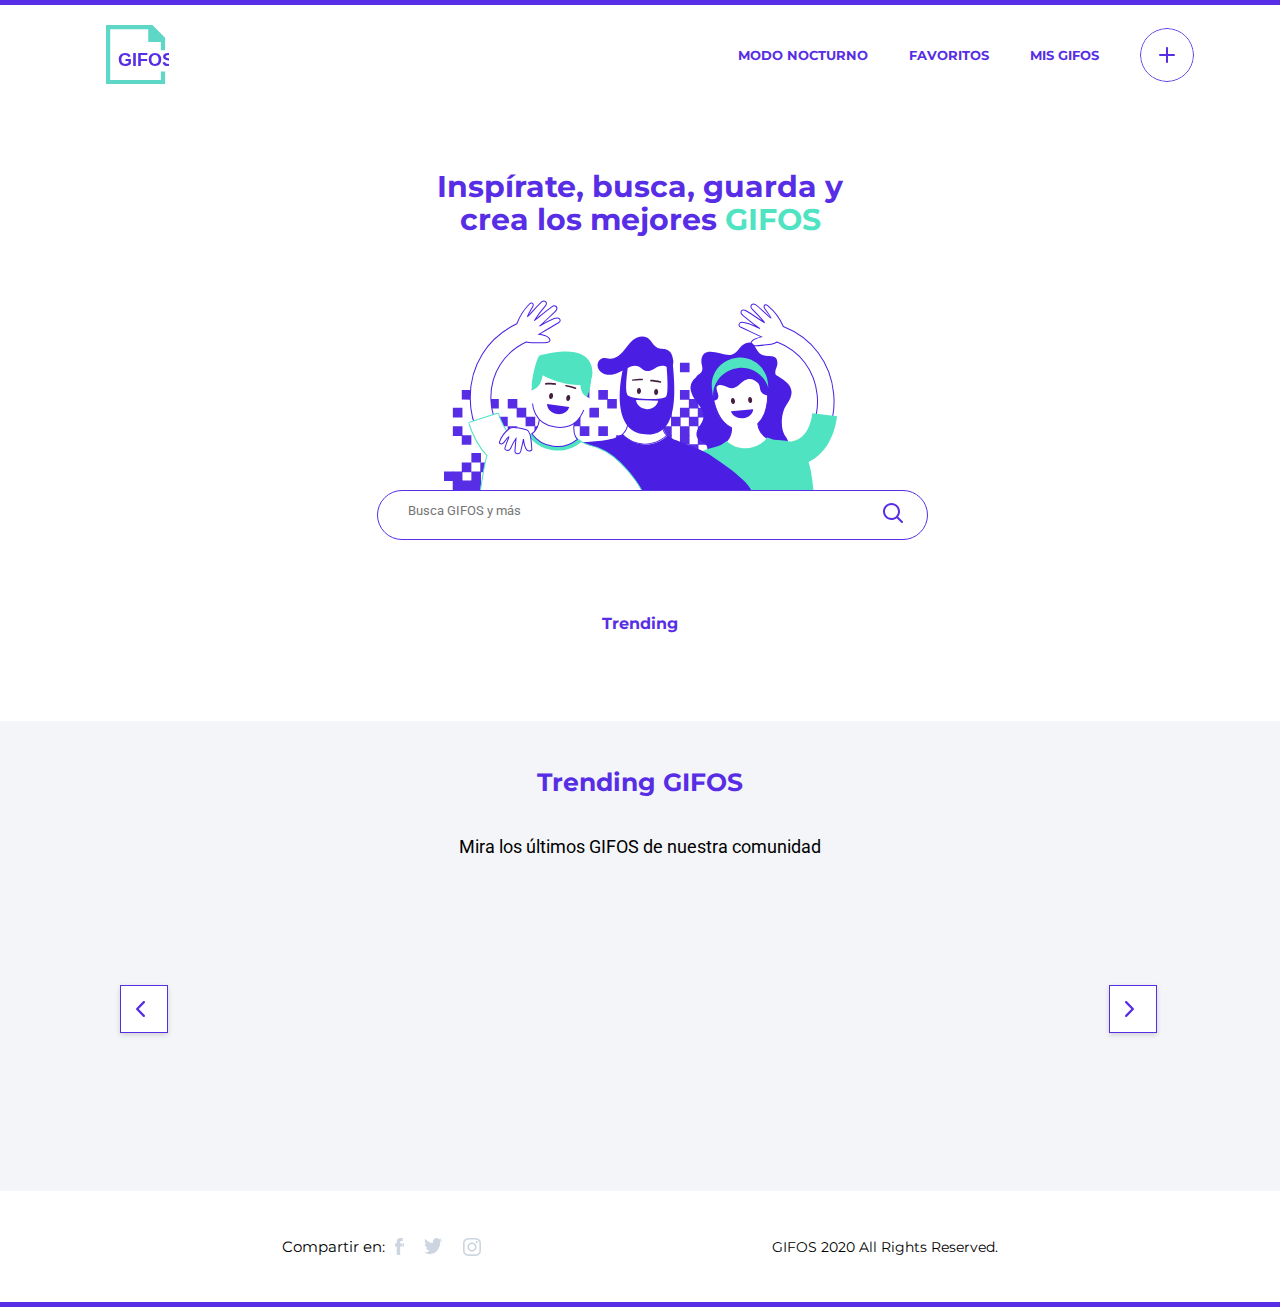
==== commit 20389522: "Project culminando" ====
--- a/index.html
+++ b/index.html
@@ -19,20 +19,17 @@
                 <img id="close" src="./assets/close.svg" alt="Close">
             </div>
         </div>
-        <div class="search-nav" id="searchNavTop">
-            <input type="text" placeholder="Busca GIFOS y más" id="gifTitleNav">
-            <a class="img-search-nav" id="searchNav"><img src="./assets/icon-search.svg" alt="Buscar"></a>
-        </div>
+
         <!-- Menu de navegación -->
         <nav class="full-menu">
             <ul>
-                <li><a id="changeMode">MODO NOCTURNO</a></li>
+                <li><a href="#" id="changeMode">MODO NOCTURNO</a></li>
                 <span></span>
-                <li><a id="btnfavorite">FAVORITOS</a></li>
+                <li><a href="" id="btnfavorite">FAVORITOS</a></li>
                 <span></span>
-                <li><a id="btnmisGifos">MIS GIFOS</a></li>
+                <li><a href="" id="btnmisGifos">MIS GIFOS</a></li>
                 <span></span>
-                <a class="add" id="btncreateGifos" ></a>
+                <a href="" class="add" id="btncreateGifos" ></a>
             </ul>
         </nav>
     </header>
@@ -45,16 +42,12 @@
                 <img src="./assets/ilustra_header.svg" alt="Bienvenido a GIFOS">
                 <div class="principal-container-input" id="principal-container-input">
                     <input type="text" placeholder="Busca GIFOS y más" id="gifTitle">
-                    
-                    <a class="img-search" id="search"><img src="./assets/icon-search.svg" alt="Buscar"></a>
+                    <a class="img-search" id="search"><img id="closeSearch" src="./assets/icon-search.svg" alt="Buscar"></a>
                 </div>
                         <div class="suggestion-container">
                             <hr class="hr">
                             <ul class="suggestions">
-                                <!-- <li>sugerencia</li>
-                                <li>sugerencia</li>
-                                <li>sugerencia</li>
-                                <li>sugerencia</li> -->
+
                             </ul>
                         </div>
             </div>
@@ -64,17 +57,19 @@
         <!-- Trending Section -->
         <Section class="trending-section" id="trending_section">
             <div class="trending-container">
+                <h2>Trending</h2>
+
             </div>
         </Section>
 
         <!-- Result Search -->
-        <section class="result-search-section">
+        <section class="result-search-section" id="result_search_section">
             <div class="result-search-title">
                 <h2 class="search-title"></h2>
             </div>
             <div class="result-search-container" id="results">
-
-            </div>
+            </div>
+
         </section>
 
         <!-- Empty Seacrh -->
@@ -141,15 +136,7 @@
             <div class="slick-list" id="slick-list">
                 <button class="slick-arrow slick-prev" id="button-prev"><img src="./assets/button-left.svg" alt=""></button>
                 <div class="slick-track" id="track">
-                   <!-- <div class="slick">
-                        <div>
-                            <a href="/">
-                                <picture>
-                                    <img src="https://via.placeholder.com/250x190" alt="Image">
-                                </picture>
-                            </a>
-                        </div>
-                    </div> -->
+
                 </div>
                 <button class="slick-arrow slick-next" id="button-next"><img src="./assets/button-right.svg" alt=""></button>
             </div>
@@ -173,8 +160,16 @@
                                 <p>(sólo necesitas una cámara para grabar un video)</p>
                             </div>
                             <div class="video_cointainer" id="video_cointainer">
-                                <video id="window_video" autoplay></video>
-                                <img id="window_preview" src="">
+                                <video id="window_video" class="window_video" autoplay></video>
+                                <img id="window_preview" class="window_preview">
+                                <div class="upload_img" id="upload_img">
+                                    <img src="./assets/ok.svg" alt="">
+                                    <p>GIFO subido con éxito</p>
+                                </div>
+                                <div id="uploading_img" class="uploading_img">
+                                    <img src="./assets/loader.svg">
+                                    <p>Estamos subiendo tu Gifo</p>
+                                </div>
                             </div>           
                         </div>
                         <div class="container-createGifos-bottom">
@@ -189,6 +184,7 @@
                             </div>
                         </div>
                         <div id="btn_repeat">Repetir Captura</div>
+                        <span id="temporizador"></span>
                     </div>
 
                     <div class="container-movie">
@@ -199,7 +195,6 @@
                 <div class="container-bottom">
                     <div class="createGifos-bottom">
                         <div class="createGifos-bars"></div>
-                        <!-- <div class="createGifos-movie"></div> -->
                     </div>
                     <div class="container-btn" id="container_btn">
                         <a class="btn-create" id="btn_start">COMENZAR</a>
@@ -215,7 +210,6 @@
                 <img src="./assets/close.svg" alt="close icon" />
             </div>
         </div>
-
     </main>
 
     <!-- Footer -->
@@ -229,15 +223,21 @@
             </div>
         </div>
         <div class="footer-copy">
-            <p> &copy; GIFOS 2020 All Rights Reserved.</p>
+            <p>GIFOS 2020 All Rights Reserved.</p>
         </div>
     </footer>
 
     <!-- Scripts -->
     <script src="./scripts/script.js"></script>
+    <script src="./scripts/search.js"></script>
+    <script src="./scripts/gifClass.js"></script>
+    <script src="./scripts/tags.js"></script>
+    <script src="./scripts/maximixe.js"></script>
+    <script src="./scripts/createGif.js"></script>
+    <script src="./scripts/sections.js"></script>
+    <script src="./scripts/favorite.js"></script>
+    <script src="./scripts/slider.js"></script>
     <script src="./scripts/misGifos.js"></script>
-    <script src="./scripts/Favorite.js"></script>
-    <script src="./scripts/createGifos.js"></script>
-    <script src="./scripts/changeSections.js"></script>
+    
 </body>
 </html>--- a/styles/style.css
+++ b/styles/style.css
@@ -1,5 +1,21 @@
 @import url("https://fonts.googleapis.com/css2?family=Montserrat:wght@400;500;600;700&display=swap");
 @import url("https://fonts.googleapis.com/css2?family=Roboto:wght@400;500&display=swap");
+.show {
+  display: block !important;
+}
+
+.hide {
+  display: none !important;
+}
+
+.morado {
+  background: #572EE5;
+}
+
+.blanco {
+  color: #ffffff !important;
+}
+
 * {
   margin: 0;
   padding: 0;
@@ -16,26 +32,10 @@
   color: #9CAFC3;
 }
 
-.show {
-  display: block !important;
-}
-
-.hide {
-  display: none !important;
-}
-
-.morado {
-  background: #572EE5;
-}
-
-.blanco {
-  color: #ffffff !important;
-}
-
 header {
   position: fixed;
   width: 100%;
-  z-index: 300;
+  z-index: 1;
   border-top: 5px solid #572EE5;
   background: #ffffff;
 }
@@ -120,7 +120,6 @@
       -ms-flex-align: center;
           align-items: center;
   list-style: none;
-  cursor: pointer;
 }
 
 header .full-menu ul li {
@@ -128,7 +127,6 @@
   text-decoration: none;
   font-size: 15px;
   color: #ffffff;
-  font-weight: bold;
 }
 
 header .full-menu ul li a {
@@ -142,16 +140,7 @@
   border-bottom: 1px solid #ffffff;
 }
 
-main {
-  /* Principal con imagen / barra de busqueda */
-  /* Tendring Section */
-  /* Result Search */
-  /* Empty Search */
-  /* Slider de Gifos */
-}
-
 main .principal-section {
-  /* height: 550px; */
   padding-top: 120px;
   padding-bottom: 16px;
 }
@@ -204,9 +193,6 @@
       -ms-flex-align: center;
           align-items: center;
   /* flex-flow: column; */
-  /* border: 1px solid $color-principal;
-                    border-radius: 27px;
-                    height:  100px; */
 }
 
 main .principal-section .principal-container .principal-container-input input {
@@ -214,8 +200,8 @@
   width: 334px;
   height: 50px;
   border: 1px solid #572EE5;
+  /* border-bottom: none; */
   border-radius: 27px;
-  /* border-bottom: none; */
   padding: 0 0 10px 30px;
 }
 
@@ -224,11 +210,12 @@
 }
 
 main .principal-section .principal-container .principal-container-input a {
-  /* margin-left: 270px;
-                    position: absolute; */
-  /* margin-top: -104px; */
+  /*  margin-left: 270px; */
+  /* margin-rigth: 270px; */
   margin-left: -45px;
   z-index: 200;
+  /* position: relative;
+                    margin-top: -36px; */
 }
 
 main .principal-section .principal-container .principal-container-input a img {
@@ -239,6 +226,9 @@
 
 main .principal-section .principal-container .suggestion-container {
   display: none;
+  /* display: flex;
+                justify-content: center;
+                align-items: center; */
   left: 12px;
   position: relative;
   width: 334px;
@@ -311,10 +301,8 @@
   display: -webkit-box;
   display: -ms-flexbox;
   display: flex;
-  -webkit-box-orient: horizontal;
-  -webkit-box-direction: normal;
-      -ms-flex-flow: row wrap;
-          flex-flow: row wrap;
+  -ms-flex-wrap: wrap;
+      flex-wrap: wrap;
   -webkit-box-pack: center;
       -ms-flex-pack: center;
           justify-content: center;
@@ -328,7 +316,18 @@
   cursor: pointer;
 }
 
+main .trending-section .trending-container div p:hover {
+  text-decoration: underline;
+}
+
+main .trending-section .trending-container div span {
+  color: #572EE5;
+}
+
 main .result-search-section {
+  /* grid-template-columns: 1fr 1fr;
+        // display: flex; // hay que dejar este unicamente para que se pueda mostrar
+        row-gap: 15px; */
   display: -webkit-box;
   display: -ms-flexbox;
   display: flex;
@@ -348,8 +347,14 @@
   text-align: center;
   color: #572EE5;
   margin-bottom: 59px;
-  font-size: 35px;
-  line-height: 50px;
+  font-size: 25px;
+  line-height: 30px;
+  -ms-grid-row: 1;
+  grid-row: 1/1;
+  -ms-grid-column: 1;
+  -ms-grid-column-span: 2;
+  grid-column: 1/3;
+  margin-bottom: 30px;
 }
 
 main .result-search-section .result-search-container {
@@ -378,8 +383,8 @@
 }
 
 main .result-search-section .result-search-container .item .overlay {
+  position: absolute;
   display: none;
-  position: absolute;
   -webkit-box-orient: vertical;
   -webkit-box-direction: normal;
       -ms-flex-flow: column;
@@ -419,12 +424,13 @@
 }
 
 main .result-search-section .btn {
+  /* display: none; */
   border: 1px solid #572EE5;
   border-radius: 25px;
   padding: 20px;
-  margin: 50px;
   text-align: center;
   cursor: pointer;
+  margin-top: 8px;
   font-size: 13px;
   color: #572EE5;
   text-transform: uppercase;
@@ -439,7 +445,6 @@
 }
 
 main .search-empty-section .search-empty {
-  /* height: 280px; */
   padding-top: 120px;
 }
 
@@ -557,6 +562,7 @@
 main .carousel .slick-list .slick-track {
   position: relative;
   overflow-x: scroll;
+  overflow-y: hidden;
   top: 0;
   left: 0;
   display: -webkit-box;
@@ -575,7 +581,7 @@
   display: -webkit-box;
   display: -ms-flexbox;
   display: flex;
-  height: 191px;
+  height: 187px;
   margin-right: 15px;
 }
 
@@ -588,11 +594,14 @@
   transition: .3s ease-in-out;
   height: 187px;
   scroll-snap-align: center;
+  /* &:hover{
+                            opacity: .85;
+                        } */
 }
 
 main .carousel .slick-list .slick-track .slick .overlay-slider {
+  position: absolute;
   display: none;
-  position: absolute;
   -webkit-box-orient: vertical;
   -webkit-box-direction: normal;
       -ms-flex-flow: column;
@@ -628,31 +637,20 @@
 }
 
 main .carousel .slick-list .slick-track .slick .overlay-slider .text-overlay-slider {
-  margin: 0 0 0px 15px;
-  display: -webkit-box;
-  display: -ms-flexbox;
-  display: flex;
-  -webkit-box-orient: vertical;
-  -webkit-box-direction: normal;
-      -ms-flex-flow: column;
-          flex-flow: column;
-  -webkit-box-align: end;
-      -ms-flex-align: end;
-          align-items: end;
-}
-
-main .carousel .slick-list .slick-track .slick .overlay-slider .text-overlay-slider .user {
-  font-family: Roboto-Regular;
-  font-size: 15px;
-  color: #ffffff;
-}
-
-main .carousel .slick-list .slick-track .slick .overlay-slider .text-overlay-slider .title {
-  line-height: unset;
-  text-align: unset;
-  font-size: 16px;
-  color: #ffffff;
-  font-family: "Roboto", sans-serif;
+  margin: 0 0 5px 10px;
+}
+
+main .carousel .slick-list .slick-track .slick .overlay-slider .text-overlay-slider .overlayP {
+  color: #fff;
+  text-align: left;
+  margin-bottom: 5px;
+}
+
+main .carousel .slick-list .slick-track .slick .overlay-slider .text-overlay-slider .overlayH2 {
+  font-size: 20px;
+  color: #fff;
+  line-height: 25px;
+  text-align: left;
 }
 
 main .carousel .slick-list .slick-arrow {
@@ -685,8 +683,119 @@
   padding: 15px;
 }
 
-main {
-  /* Favorites */
+.modal {
+  position: fixed;
+  display: none;
+  top: 0;
+  width: 100%;
+  bottom: 0;
+  background-color: rgba(255, 255, 255, 0.9);
+  -webkit-box-pack: center;
+      -ms-flex-pack: center;
+          justify-content: center;
+  -webkit-box-align: center;
+      -ms-flex-align: center;
+          align-items: center;
+  z-index: 100;
+}
+
+.modal__content {
+  max-width: 1440px;
+  -webkit-box-flex: 1;
+      -ms-flex: 1;
+          flex: 1;
+  padding: 76px 29px;
+  display: -webkit-box;
+  display: -ms-flexbox;
+  display: flex;
+  -webkit-box-orient: vertical;
+  -webkit-box-direction: normal;
+      -ms-flex-direction: column;
+          flex-direction: column;
+  text-align: right;
+  position: relative;
+}
+
+.modal__content > img {
+  width: 24px;
+  position: absolute;
+  right: 21px;
+  top: 0;
+}
+
+.modal__content__card {
+  -ms-flex-item-align: center;
+      -ms-grid-row-align: center;
+      align-self: center;
+  -ms-grid-column-align: center;
+      justify-self: center;
+  width: 100%;
+}
+
+.modal__content__card__image img {
+  width: 100%;
+  height: 100%;
+}
+
+.modal__content__card__info {
+  padding-top: 14px;
+  text-align: left;
+  display: -webkit-box;
+  display: -ms-flexbox;
+  display: flex;
+  -webkit-box-pack: justify;
+      -ms-flex-pack: justify;
+          justify-content: space-between;
+  -webkit-box-align: center;
+      -ms-flex-align: center;
+          align-items: center;
+}
+
+.modal__content__card__info__images {
+  display: -webkit-box;
+  display: -ms-flexbox;
+  display: flex;
+}
+
+.modal__content__card__info__images img {
+  margin: 0;
+  width: 36px;
+  margin-right: 10px;
+}
+
+.modal__content__card__info__images img:last-child {
+  margin-right: 0;
+}
+
+.modal__content__card__info h3 {
+  color: #000;
+}
+
+.modal__content__card__info p {
+  color: #000;
+}
+
+@media only screen and (min-width: 768px) {
+  .modal__content {
+    padding: 67px 268px;
+  }
+  .modal__content > img {
+    right: 278px;
+  }
+  .modal__content__card {
+    width: 695px;
+  }
+  .modal__content__card__image {
+    max-width: initial;
+    width: 100%;
+    height: 385px;
+  }
+  .modal__content__card__info {
+    padding-top: 27px;
+  }
+  .modal__content__card__info img {
+    width: 27px;
+  }
 }
 
 main .favorite {
@@ -694,7 +803,6 @@
 }
 
 main .favorite .favorite-section {
-  /* height: 280px; */
   padding-top: 120px;
   padding-bottom: 50px;
 }
@@ -811,7 +919,7 @@
 }
 
 main .favorite .description-empty-favorite-section {
-  height: 500px;
+  height: 400px;
 }
 
 main .favorite .description-empty-favorite-section .description-empty-favorite-container {
@@ -844,17 +952,12 @@
   text-align: center;
 }
 
-main {
-  /* Mis Gifos */
-}
-
 main .misGifos {
   display: none;
 }
 
 main .misGifos .misGifos-section {
   padding-top: 120px;
-  padding-bottom: 50px;
 }
 
 main .misGifos .misGifos-section .misGifos-container {
@@ -914,6 +1017,8 @@
   -webkit-box-pack: center;
       -ms-flex-pack: center;
           justify-content: center;
+  padding-top: 50px;
+  /* width: 1280px; */
 }
 
 main .misGifos .misGifos_render .misGifos_render_container .item-gifos {
@@ -1001,15 +1106,82 @@
   text-align: center;
 }
 
-main {
-  /* Create Gifos */
+#misGifos_render {
+  display: -webkit-box;
+  display: -ms-flexbox;
+  display: flex;
+  -webkit-box-orient: vertical;
+  -webkit-box-direction: normal;
+      -ms-flex-flow: column nowrap;
+          flex-flow: column nowrap;
+  -webkit-box-align: center;
+      -ms-flex-align: center;
+          align-items: center;
+  -webkit-box-pack: space-evenly;
+      -ms-flex-pack: space-evenly;
+          justify-content: space-evenly;
+  -webkit-box-pack: center;
+      -ms-flex-pack: center;
+          justify-content: center;
+}
+
+#misGifos_render .item {
+  position: relative;
+}
+
+#misGifos_render .item img {
+  width: 156px;
+  height: 120px;
+  display: block;
+}
+
+#misGifos_render .item .overlay {
+  position: absolute;
+  display: -webkit-box;
+  display: -ms-flexbox;
+  display: flex;
+  -webkit-box-orient: vertical;
+  -webkit-box-direction: normal;
+      -ms-flex-flow: column;
+          flex-flow: column;
+  -webkit-box-pack: justify;
+      -ms-flex-pack: justify;
+          justify-content: space-between;
+  background: #572EE5;
+  opacity: 0;
+  width: 100%;
+  font-size: 20px;
+  bottom: 0;
+  color: #ffffff;
+  height: 100%;
+}
+
+#misGifos_render .item .overlay .icon-overlay {
+  display: -webkit-box;
+  display: -ms-flexbox;
+  display: flex;
+  -webkit-box-pack: end;
+      -ms-flex-pack: end;
+          justify-content: flex-end;
+}
+
+#misGifos_render .item .overlay .icon-overlay img {
+  width: 32px;
+  height: 32px;
+  border-radius: 6px;
+  background: #ffffff;
+  opacity: 0.7;
+  margin: 5px;
+}
+
+#misGifos_render .item .overlay .text-overlay {
+  margin: 0 0 5px 10px;
 }
 
 main .createGifos {
   display: none;
   padding: 95px 0 0 0;
   height: 800px;
-  /* display: flex; */
   -webkit-box-pack: center;
       -ms-flex-pack: center;
           justify-content: center;
@@ -1133,27 +1305,77 @@
 
 main .createGifos .createGifos-container .container-top .container-createGifos-box .createGifos-box .video_cointainer {
   position: absolute;
-  z-index: 50;
-  display: -webkit-box;
-  display: -ms-flexbox;
-  display: flex;
-  -webkit-box-pack: center;
-      -ms-flex-pack: center;
-          justify-content: center;
-  -webkit-box-align: center;
-      -ms-flex-align: center;
-          align-items: center;
-}
-
-main .createGifos .createGifos-container .container-top .container-createGifos-box .createGifos-box .video_cointainer #window_video {
-  height: 320px;
-  width: 480px;
-}
-
-main .createGifos .createGifos-container .container-top .container-createGifos-box .createGifos-box .video_cointainer #window_preview {
-  display: none;
-  height: 320px;
-  width: 480px;
+  display: -webkit-box;
+  display: -ms-flexbox;
+  display: flex;
+  -webkit-box-pack: center;
+      -ms-flex-pack: center;
+          justify-content: center;
+  -webkit-box-align: center;
+      -ms-flex-align: center;
+          align-items: center;
+}
+
+main .createGifos .createGifos-container .container-top .container-createGifos-box .createGifos-box .video_cointainer .window_video {
+  width: 630px;
+  height: 330px;
+}
+
+main .createGifos .createGifos-container .container-top .container-createGifos-box .createGifos-box .video_cointainer .window_preview {
+  width: 630px;
+  height: 330px;
+}
+
+main .createGifos .createGifos-container .container-top .container-createGifos-box .createGifos-box .video_cointainer .uploading_img {
+  position: absolute;
+  display: -webkit-box;
+  display: -ms-flexbox;
+  display: flex;
+  -webkit-box-orient: vertical;
+  -webkit-box-direction: normal;
+      -ms-flex-flow: column;
+          flex-flow: column;
+  -webkit-box-pack: center;
+      -ms-flex-pack: center;
+          justify-content: center;
+  width: 630px;
+  height: 330px;
+  background: #572ee599;
+  opacity: 1;
+  -ms-flex-line-pack: center;
+      align-content: center;
+}
+
+main .createGifos .createGifos-container .container-top .container-createGifos-box .createGifos-box .video_cointainer .uploading_img p {
+  color: #ffffff;
+  text-align: center;
+  font-family: "Roboto", sans-serif;
+}
+
+main .createGifos .createGifos-container .container-top .container-createGifos-box .createGifos-box .video_cointainer .upload_img {
+  position: absolute;
+  display: -webkit-box;
+  display: -ms-flexbox;
+  display: flex;
+  -webkit-box-orient: vertical;
+  -webkit-box-direction: normal;
+      -ms-flex-flow: column;
+          flex-flow: column;
+  -webkit-box-pack: center;
+      -ms-flex-pack: center;
+          justify-content: center;
+  width: 630px;
+  height: 330px;
+  background: #572ee599;
+  opacity: 1;
+  -ms-flex-line-pack: center;
+      align-content: center;
+}
+
+main .createGifos .createGifos-container .container-top .container-createGifos-box .createGifos-box .video_cointainer .upload_img p {
+  color: #ffffff;
+  text-align: center;
+  font-family: "Roboto", sans-serif;
 }
 
 main .createGifos .createGifos-container .container-top .container-createGifos-box .container-createGifos-bottom {
@@ -1190,12 +1412,22 @@
   text-decoration: none;
 }
 
-main .createGifos .createGifos-container .container-top .container-createGifos-box .container-createGifos-bottom div:hover {
-  background: #572EE5;
-}
-
-main .createGifos .createGifos-container .container-top .container-createGifos-box .container-createGifos-bottom div:hover a {
-  color: #ffffff;
+main .createGifos .createGifos-container .container-top .container-createGifos-box #btn_repeat {
+  cursor: pointer;
+  position: absolute;
+  margin-top: -40px;
+  right: 265px;
+  font-family: "Roboto", sans-serif;
+  color: #572EE5;
+}
+
+main .createGifos .createGifos-container .container-top .container-createGifos-box #temporizador {
+  cursor: pointer;
+  position: absolute;
+  margin-top: -55px;
+  right: 265px;
+  font-family: "Roboto", sans-serif;
+  color: #572EE5;
 }
 
 main .createGifos .createGifos-container .container-top .container-movie {
@@ -1268,121 +1500,6 @@
   color: #ffffff;
 }
 
-.modal {
-  position: fixed;
-  display: none;
-  top: 0;
-  width: 100%;
-  bottom: 0;
-  background-color: rgba(255, 255, 255, 0.9);
-  -webkit-box-pack: center;
-      -ms-flex-pack: center;
-          justify-content: center;
-  -webkit-box-align: center;
-      -ms-flex-align: center;
-          align-items: center;
-  z-index: 600;
-}
-
-.modal__content {
-  max-width: 1440px;
-  -webkit-box-flex: 1;
-      -ms-flex: 1;
-          flex: 1;
-  padding: 76px 29px;
-  display: -webkit-box;
-  display: -ms-flexbox;
-  display: flex;
-  -webkit-box-orient: vertical;
-  -webkit-box-direction: normal;
-      -ms-flex-direction: column;
-          flex-direction: column;
-  text-align: right;
-  position: relative;
-}
-
-.modal__content > img {
-  width: 24px;
-  position: absolute;
-  right: 21px;
-  top: 0;
-}
-
-.modal__content__card {
-  -ms-flex-item-align: center;
-      -ms-grid-row-align: center;
-      align-self: center;
-  -ms-grid-column-align: center;
-      justify-self: center;
-  width: 100%;
-}
-
-.modal__content__card__image img {
-  width: 100%;
-  height: 100%;
-}
-
-.modal__content__card__info {
-  padding-top: 14px;
-  text-align: left;
-  display: -webkit-box;
-  display: -ms-flexbox;
-  display: flex;
-  -webkit-box-pack: justify;
-      -ms-flex-pack: justify;
-          justify-content: space-between;
-  -webkit-box-align: center;
-      -ms-flex-align: center;
-          align-items: center;
-}
-
-.modal__content__card__info__images {
-  display: -webkit-box;
-  display: -ms-flexbox;
-  display: flex;
-}
-
-.modal__content__card__info__images img {
-  margin: 0;
-  width: 36px;
-  margin-right: 10px;
-}
-
-.modal__content__card__info__images img:last-child {
-  margin-right: 0;
-}
-
-.modal__content__card__info h3 {
-  color: #000;
-}
-
-.modal__content__card__info p {
-  color: #000;
-}
-
-@media only screen and (min-width: 768px) {
-  .modal__content {
-    padding: 67px 268px;
-  }
-  .modal__content > img {
-    right: 278px;
-  }
-  .modal__content__card {
-    width: 695px;
-  }
-  .modal__content__card__image {
-    max-width: initial;
-    width: 100%;
-    height: 385px;
-  }
-  .modal__content__card__info {
-    padding-top: 27px;
-  }
-  .modal__content__card__info img {
-    width: 27px;
-  }
-}
-
 footer {
   font-family: "Roboto", sans-serif;
   width: 100%;
@@ -1449,7 +1566,6 @@
 }
 
 @media screen and (min-width: 768px) {
-  /* header */
   header {
     display: -webkit-box;
     display: -ms-flexbox;
@@ -1457,9 +1573,6 @@
     -webkit-box-pack: justify;
         -ms-flex-pack: justify;
             justify-content: space-between;
-    -webkit-box-align: center;
-        -ms-flex-align: center;
-            align-items: center;
     padding: 0px 86px 0px 86px;
   }
   header .menu-bar .btn-menu {
@@ -1483,6 +1596,8 @@
   }
   header .full-menu ul li {
     color: #572EE5;
+    font-size: 13px;
+    font-weight: bold;
   }
   header .full-menu ul .add {
     display: -webkit-box;
@@ -1499,15 +1614,13 @@
     border-radius: 50%;
     background-image: url(../assets/button-crear-gifo.svg);
   }
-  main {
-    /* Principal con imagen / barra de busqueda */
-    /* Result Search */
-    /* Mis Gifos */
-    /* Slider de Gifos */
+  main .principal-section .principal-container {
+    padding-top: 50px;
   }
   main .principal-section .principal-container h1 {
     width: 443px;
     height: 100px;
+    font-size: 30px;
   }
   main .principal-section .principal-container img {
     width: 399px;
@@ -1516,8 +1629,10 @@
   main .principal-section .principal-container .principal-container-input input {
     width: 551px;
   }
-  main .principal-section .principal-container .suggestion-container {
-    left: 13px;
+  main .principal-section .principal-container .principal-container-input a {
+    margin-left: -45px;
+  }
+  main .principal-section .suggestion-container {
     width: 551px;
   }
   main .result-search-section .result-search-container .item img {
@@ -1531,17 +1646,12 @@
   main .favorite .description-empty-favorite-section .description-empty-favorite-container h2 {
     width: 431px;
   }
-  main .misGifos .misGifos_render .misGifos_render_container .item-gifos img {
-    width: 260px;
-    height: 200px;
-  }
   main .misGifos .description-empty-misGifos-section .description-empty-misGifos-container h2 {
     width: 375px;
   }
   main .carousel .slick-list {
     max-width: 65vw;
   }
-  /* footer */
   footer {
     -webkit-box-orient: horizontal;
     -webkit-box-direction: normal;
@@ -1563,7 +1673,6 @@
 }
 
 @media screen and (min-width: 1024px) {
-  /* header */
   header .menu-bar a {
     width: 63px;
     height: 60px;
@@ -1583,19 +1692,73 @@
     background: #9CAFC3;
     background-image: url(../assets/CTA-crear-gifo-active.svg);
   }
-  main {
-    /* Slider de Gifos */
+  main .principal-section .principal-container .suggestion-container {
+    width: 552px;
+    left: 13px;
+  }
+  main .result-search-section .result-search-container .item .overlay .icon-overlay img:hover {
+    opacity: 1;
+  }
+  main .result-search-section .result-search-container .item:hover .overlay {
+    opacity: 0.7;
+  }
+  main .result-search-section .btn:hover {
+    background-color: #572EE5;
+    color: #ffffff;
+  }
+  main .favorite .result-favorite-section .result-container .item-favorite .overlay-favorite img:hover {
+    opacity: 1;
+  }
+  main .favorite .result-favorite-section .result-container .item-favorite:hover .overlay-favorite {
+    opacity: 0.7;
+  }
+  main .misGifos .misGifos_render .misGifos_render_container .item-gifos .overlay-gifos img:hover {
+    opacity: 1;
+  }
+  main .misGifos .misGifos_render .misGifos_render_container .item-gifos .overlay-gifos:hover .overlay-favorite {
+    opacity: 0.7;
   }
   main .carousel .slick-list {
     max-width: 74vw;
   }
+  main .carousel .slick-list .slick-track {
+    overflow-x: unset;
+    overflow-y: unset;
+  }
+  main .carousel .slick-list .slick-track .slick .overlay-slider .icon-overlay-slider img:hover {
+    opacity: 1;
+  }
+  main .carousel .slick-list .slick-track .slick:hover .overlay-slider {
+    opacity: 0.7;
+  }
+  main .carousel .slick-list .slick-arrow {
+    display: -webkit-box;
+    display: -ms-flexbox;
+    display: flex;
+  }
   main .carousel .slick-list .slick-prev {
     left: 50px;
   }
+  main .carousel .slick-list .slick-prev:hover {
+    background: #572EE5;
+  }
+  main .carousel .slick-list .slick-prev:hover img {
+    -webkit-filter: brightness(2000%);
+            filter: brightness(2000%);
+  }
   main .carousel .slick-list .slick-next {
     right: 50px;
   }
-  /* footer */
+  main .carousel .slick-list .slick-next:hover {
+    background: #572EE5;
+  }
+  main .carousel .slick-list .slick-next:hover img {
+    -webkit-filter: brightness(2000%);
+            filter: brightness(2000%);
+  }
+  main .misGifos .misGifos_render .misGifos_render_container .item-gifos .overlay-gifos:hover {
+    opacity: 1;
+  }
   footer .footer-social .icons a:hover .face {
     background-image: url(../assets/icon_facebook_hover.svg);
   }
@@ -1608,113 +1771,52 @@
 }
 
 @media screen and (min-width: 1280px) {
-  main {
-    /* Result Search */
-    /* favorite */
-    /* Mis Gifos */
-    /* Slider de Gifos */
+  header .search-nav {
+    display: -webkit-box;
+    display: -ms-flexbox;
+    display: flex;
   }
   main .result-search-section .result-search-container .item .overlay {
     display: -webkit-box;
     display: -ms-flexbox;
     display: flex;
   }
-  main .result-search-section .result-search-container .item .overlay .icon-overlay img:hover {
-    opacity: 1;
-  }
-  main .result-search-section .result-search-container .item:hover .overlay {
-    opacity: 0.7;
-  }
-  main .result-search-section .btn:hover {
-    background-color: #572EE5;
-    color: #ffffff;
-  }
   main .favorite .result-favorite-section .result-container .item-favorite .overlay-favorite {
     display: -webkit-box;
     display: -ms-flexbox;
     display: flex;
   }
-  main .favorite .result-favorite-section .result-container .item-favorite .overlay-favorite .icon-overlay-favorite img:hover {
-    opacity: 1;
-  }
-  main .favorite .result-favorite-section .result-container .item-favorite:hover .overlay-favorite {
-    opacity: 0.7;
-  }
-  main .misGifos .misGifos_render .misGifos_render_container .item-gifos .overlay-gifos {
+  main .misGifos #misGifos_render #misGifos_render_container .item-gifos .overlay-gifos {
     display: -webkit-box;
     display: -ms-flexbox;
     display: flex;
   }
-  main .misGifos .misGifos_render .misGifos_render_container .item-gifos .overlay-gifos .icon-overlay-gifos img:hover {
-    opacity: 1;
-  }
-  main .misGifos .misGifos_render .misGifos_render_container .item-gifos:hover .overlay-gifos {
-    opacity: 0.7;
-  }
   main .carousel .slick-list {
     max-width: 59vw;
-  }
-  main .carousel .slick-list .slick-track {
-    overflow-x: unset;
   }
   main .carousel .slick-list .slick-track .slick .overlay-slider {
     display: -webkit-box;
     display: -ms-flexbox;
     display: flex;
   }
-  main .carousel .slick-list .slick-track .slick .overlay-slider .icon-overlay-slider img:hover {
-    opacity: 1;
-  }
-  main .carousel .slick-list .slick-track .slick:hover .overlay-slider {
-    opacity: 0.7;
-  }
-  main .carousel .slick-list .slick-arrow {
-    display: -webkit-box;
-    display: -ms-flexbox;
-    display: flex;
-  }
   main .carousel .slick-list .slick-prev {
     left: 120px;
   }
-  main .carousel .slick-list .slick-prev:hover {
-    background: #572EE5;
-  }
-  main .carousel .slick-list .slick-prev:hover img {
-    -webkit-filter: brightness(2000%);
-            filter: brightness(2000%);
-  }
   main .carousel .slick-list .slick-next {
     right: 123px;
   }
-  main .carousel .slick-list .slick-next:hover {
-    background: #572EE5;
-  }
-  main .carousel .slick-list .slick-next:hover img {
-    -webkit-filter: brightness(2000%);
-            filter: brightness(2000%);
-  }
 }
 
 @media screen and (min-width: 1440px) {
-  /* header */
   header {
     padding: 0px 156px 0px 156px;
   }
-  main {
-    /* Result Search */
-    /* favorite */
-    /* Mis Gifos */
-    /* Slider de Gifos */
-  }
   main .result-search-section .result-search-container {
     width: 1280px;
   }
   main .favorite .result-favorite-section .result-container {
     width: 1280px;
   }
-  main .misGifos .misGifos_render .misGifos_render_container {
-    width: 1280px;
-  }
   main .carousel .slick-list {
     max-width: 53vw;
   }
@@ -1728,8 +1830,6 @@
 
 .dark {
   background: #37383C;
-  /* Header */
-  /* Footer */
 }
 
 .dark header {
@@ -1751,23 +1851,13 @@
   background: #000000;
 }
 
-.dark main {
-  /* Principal con imagen / barra de busqueda */
-  /* Tendring Section */
-  /* Result Search */
-  /* Empty Search */
-  /* Favorites */
-  /* Mis Gifos */
-  /* Slider de Gifos */
-  /* Create Gifos */
-}
-
 .dark main .principal-section .principal-container h1 {
   color: #ffffff;
 }
 
 .dark main .principal-section .principal-container .principal-container-input input {
   background-color: #37383C;
+  color: #ffffff;
   border: 1px solid #ffffff;
 }
 
@@ -1812,8 +1902,10 @@
 }
 
 .dark main .result-search-section .btn {
+  color: white;
   border: 1px solid #ffffff;
-  color: #ffffff;
+  background-color: #37383C;
+  border: 1px solid white;
 }
 
 .dark main .search-empty-section .search-empty h2 {
@@ -1875,6 +1967,10 @@
   color: #000000;
 }
 
+.dark main .createGifos .createGifos-container .container-top .container-createGifos-box #btn_repeat {
+  color: #ffffff;
+}
+
 .dark main .createGifos .createGifos-container .container-top .container-movie .createGifos-movie {
   background-image: url(../assets/pelicula-modo-noc.svg);
 }
@@ -1889,6 +1985,18 @@
   color: #000000;
 }
 
+.dark .modal {
+  background-color: rgba(14, 14, 14, 0.9);
+}
+
+.dark .modal__content__card__info h3 {
+  color: white;
+}
+
+.dark .modal__content__card__info p {
+  color: white;
+}
+
 .dark footer {
   border-bottom: 5px solid #000000;
 }
@@ -1926,9 +2034,6 @@
 }
 
 @media screen and (min-width: 768px) {
-  .dark {
-    /* header */
-  }
   .dark header .full-menu {
     background: transparent;
   }
@@ -1942,12 +2047,18 @@
   .dark header .full-menu ul span {
     border-bottom: 1px solid #37383C;
   }
+  .dark .modal {
+    background-color: rgba(14, 14, 14, 0.9);
+  }
+  .dark .modal__content__card__info h3 {
+    color: white;
+  }
+  .dark .modal__content__card__info p {
+    color: white;
+  }
 }
 
 @media screen and (min-width: 1024px) {
-  .dark {
-    /* header */
-  }
   .dark header .menu-bar a {
     background-image: url(../assets/logo-desktop-modo-noc.svg);
   }
@@ -1959,10 +2070,6 @@
     background: #9CAFC3;
     background-image: url(../assets/CTA-crear-gifo-active-modo-noc.svg);
   }
-  .dark main {
-    /* Result Search */
-    /* Slider de Gifos */
-  }
   .dark main .result-search-section .btn:hover {
     background-color: #ffffff;
     color: #000000;
@@ -1981,17 +2088,14 @@
     -webkit-filter: brightness(0%);
             filter: brightness(0%);
   }
-}
-
-@media screen and (min-width: 1280px) {
-  .dark header .search-nav input {
-    color: #ffffff;
-    background: #37383C;
-    border: 1px solid #ffffff;
-  }
-  .dark header .search-nav a img {
-    -webkit-filter: brightness(2000%);
-            filter: brightness(2000%);
+  .dark main .modal {
+    background-color: rgba(14, 14, 14, 0.9);
+  }
+  .dark main .modal__content__card__info h3 {
+    color: white;
+  }
+  .dark main .modal__content__card__info p {
+    color: white;
   }
 }
 /*# sourceMappingURL=style.css.map */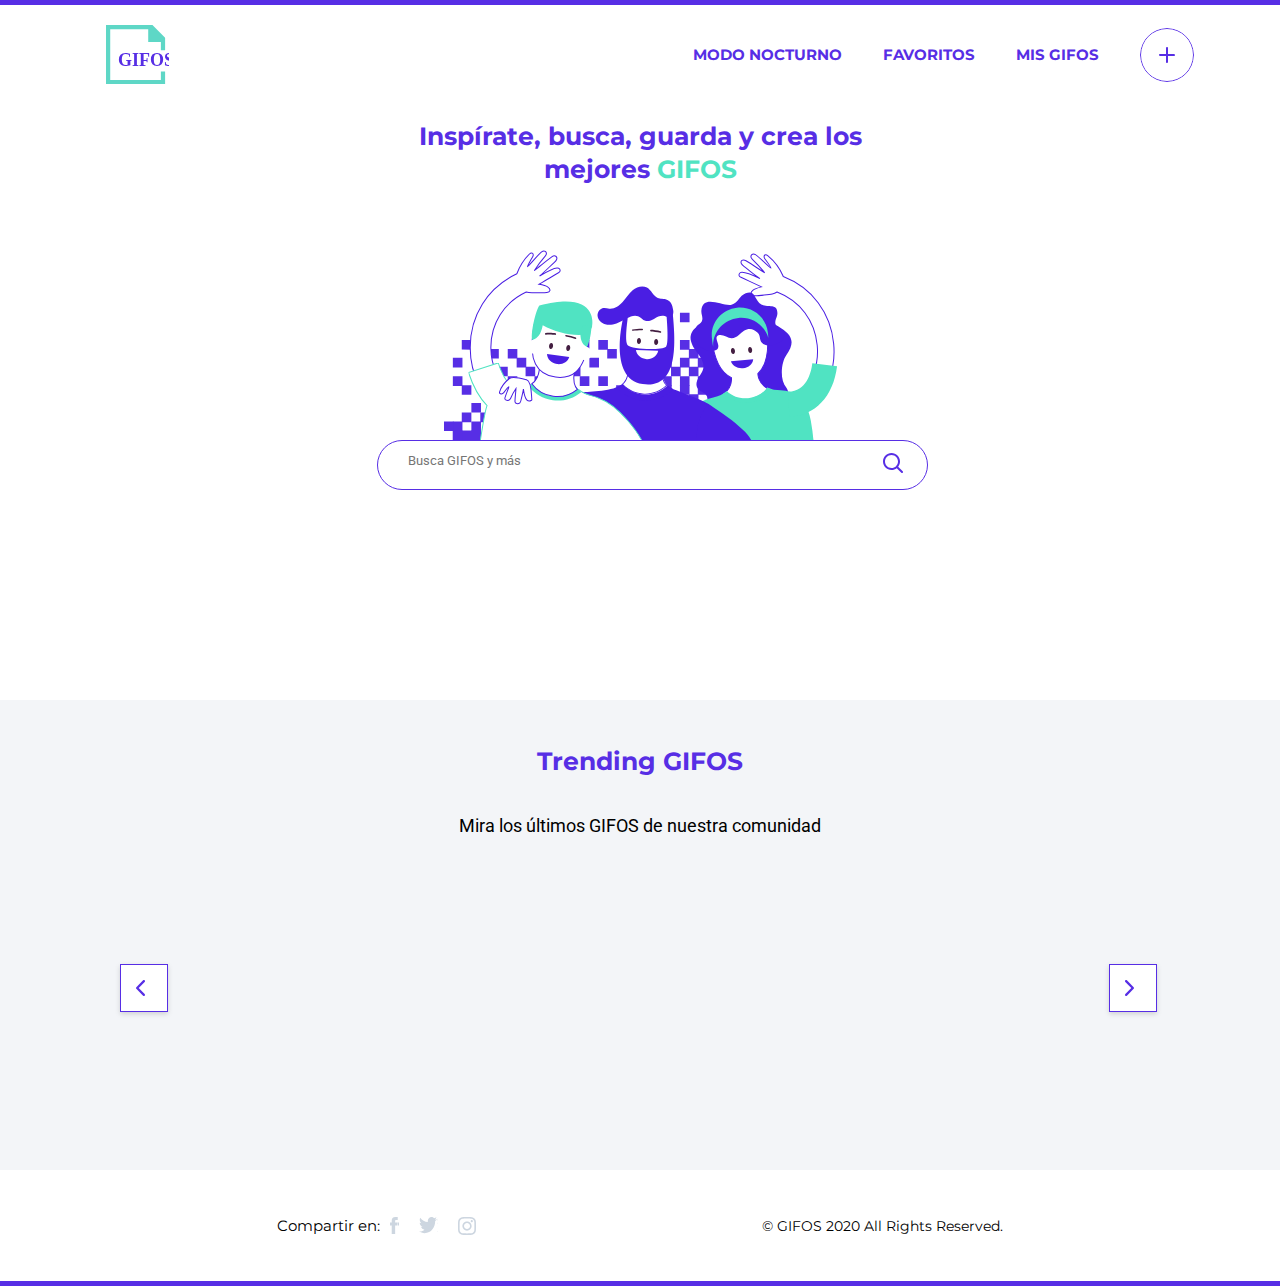
==== commit 0462e156: "Se eliminan algunos errores en la seccion create gifos" ====
--- a/index.html
+++ b/index.html
@@ -19,17 +19,20 @@
                 <img id="close" src="./assets/close.svg" alt="Close">
             </div>
         </div>
-
+        <div class="search-nav" id="searchNavTop">
+            <input type="text" placeholder="Busca GIFOS y más" id="gifTitleNav">
+            <a class="img-search-nav" id="searchNav"><img src="./assets/icon-search.svg" alt="Buscar"></a>
+        </div>
         <!-- Menu de navegación -->
         <nav class="full-menu">
             <ul>
-                <li><a href="#" id="changeMode">MODO NOCTURNO</a></li>
+                <li><a id="changeMode">MODO NOCTURNO</a></li>
                 <span></span>
-                <li><a href="" id="btnfavorite">FAVORITOS</a></li>
+                <li><a id="btnfavorite">FAVORITOS</a></li>
                 <span></span>
-                <li><a href="" id="btnmisGifos">MIS GIFOS</a></li>
+                <li><a id="btnmisGifos">MIS GIFOS</a></li>
                 <span></span>
-                <a href="" class="add" id="btncreateGifos" ></a>
+                <a class="add" id="btncreateGifos" ></a>
             </ul>
         </nav>
     </header>
@@ -42,14 +45,15 @@
                 <img src="./assets/ilustra_header.svg" alt="Bienvenido a GIFOS">
                 <div class="principal-container-input" id="principal-container-input">
                     <input type="text" placeholder="Busca GIFOS y más" id="gifTitle">
-                    <a class="img-search" id="search"><img id="closeSearch" src="./assets/icon-search.svg" alt="Buscar"></a>
-                </div>
-                        <div class="suggestion-container">
-                            <hr class="hr">
-                            <ul class="suggestions">
-
-                            </ul>
-                        </div>
+                    
+                    <a class="img-search" id="search"><img src="./assets/icon-search.svg" alt="Buscar"></a>
+                </div>
+                <div class="suggestion-container">
+                    <hr class="hr">
+                    <ul class="suggestions">
+
+                    </ul>
+                </div>
             </div>
             
         </section>
@@ -57,8 +61,6 @@
         <!-- Trending Section -->
         <Section class="trending-section" id="trending_section">
             <div class="trending-container">
-                <h2>Trending</h2>
-
             </div>
         </Section>
 
@@ -68,8 +70,8 @@
                 <h2 class="search-title"></h2>
             </div>
             <div class="result-search-container" id="results">
-            </div>
-
+
+            </div>
         </section>
 
         <!-- Empty Seacrh -->
@@ -162,15 +164,15 @@
                             <div class="video_cointainer" id="video_cointainer">
                                 <video id="window_video" class="window_video" autoplay></video>
                                 <img id="window_preview" class="window_preview">
+                                <div id="uploading_img" class="uploading_img">
+                                    <img src="./assets/loader.svg" alt="loading">
+                                    <p>Estamos subiendo tu Gifo</p>
+                                </div>
                                 <div class="upload_img" id="upload_img">
-                                    <img src="./assets/ok.svg" alt="">
+                                    <img src="./assets/ok.svg" alt="ok">
                                     <p>GIFO subido con éxito</p>
                                 </div>
-                                <div id="uploading_img" class="uploading_img">
-                                    <img src="./assets/loader.svg">
-                                    <p>Estamos subiendo tu Gifo</p>
-                                </div>
-                            </div>           
+                            </div>       
                         </div>
                         <div class="container-createGifos-bottom">
                             <div id="btn_1">
@@ -195,6 +197,7 @@
                 <div class="container-bottom">
                     <div class="createGifos-bottom">
                         <div class="createGifos-bars"></div>
+                        <!-- <div class="createGifos-movie"></div> -->
                     </div>
                     <div class="container-btn" id="container_btn">
                         <a class="btn-create" id="btn_start">COMENZAR</a>
@@ -210,6 +213,7 @@
                 <img src="./assets/close.svg" alt="close icon" />
             </div>
         </div>
+
     </main>
 
     <!-- Footer -->
@@ -223,21 +227,15 @@
             </div>
         </div>
         <div class="footer-copy">
-            <p>GIFOS 2020 All Rights Reserved.</p>
+            <p> &copy; GIFOS 2020 All Rights Reserved.</p>
         </div>
     </footer>
 
     <!-- Scripts -->
     <script src="./scripts/script.js"></script>
-    <script src="./scripts/search.js"></script>
-    <script src="./scripts/gifClass.js"></script>
-    <script src="./scripts/tags.js"></script>
-    <script src="./scripts/maximixe.js"></script>
-    <script src="./scripts/createGif.js"></script>
-    <script src="./scripts/sections.js"></script>
-    <script src="./scripts/favorite.js"></script>
-    <script src="./scripts/slider.js"></script>
     <script src="./scripts/misGifos.js"></script>
-    
+    <script src="./scripts/Favorite.js"></script>
+    <script src="./scripts/createGifos.js"></script>
+    <script src="./scripts/changeSections.js"></script>
 </body>
 </html>--- a/styles/style.css
+++ b/styles/style.css
@@ -1,21 +1,5 @@
 @import url("https://fonts.googleapis.com/css2?family=Montserrat:wght@400;500;600;700&display=swap");
 @import url("https://fonts.googleapis.com/css2?family=Roboto:wght@400;500&display=swap");
-.show {
-  display: block !important;
-}
-
-.hide {
-  display: none !important;
-}
-
-.morado {
-  background: #572EE5;
-}
-
-.blanco {
-  color: #ffffff !important;
-}
-
 * {
   margin: 0;
   padding: 0;
@@ -32,10 +16,26 @@
   color: #9CAFC3;
 }
 
+.show {
+  display: block !important;
+}
+
+.hide {
+  display: none !important;
+}
+
+.morado {
+  background: #572EE5;
+}
+
+.blanco {
+  color: #ffffff !important;
+}
+
 header {
   position: fixed;
   width: 100%;
-  z-index: 1;
+  z-index: 300;
   border-top: 5px solid #572EE5;
   background: #ffffff;
 }
@@ -120,6 +120,7 @@
       -ms-flex-align: center;
           align-items: center;
   list-style: none;
+  cursor: pointer;
 }
 
 header .full-menu ul li {
@@ -127,6 +128,7 @@
   text-decoration: none;
   font-size: 15px;
   color: #ffffff;
+  font-weight: bold;
 }
 
 header .full-menu ul li a {
@@ -140,7 +142,16 @@
   border-bottom: 1px solid #ffffff;
 }
 
+main {
+  /* Principal con imagen / barra de busqueda */
+  /* Tendring Section */
+  /* Result Search */
+  /* Empty Search */
+  /* Slider de Gifos */
+}
+
 main .principal-section {
+  /* height: 550px; */
   padding-top: 120px;
   padding-bottom: 16px;
 }
@@ -193,6 +204,9 @@
       -ms-flex-align: center;
           align-items: center;
   /* flex-flow: column; */
+  /* border: 1px solid $color-principal;
+                    border-radius: 27px;
+                    height:  100px; */
 }
 
 main .principal-section .principal-container .principal-container-input input {
@@ -200,8 +214,8 @@
   width: 334px;
   height: 50px;
   border: 1px solid #572EE5;
+  border-radius: 27px;
   /* border-bottom: none; */
-  border-radius: 27px;
   padding: 0 0 10px 30px;
 }
 
@@ -210,12 +224,11 @@
 }
 
 main .principal-section .principal-container .principal-container-input a {
-  /*  margin-left: 270px; */
-  /* margin-rigth: 270px; */
+  /* margin-left: 270px;
+                    position: absolute; */
+  /* margin-top: -104px; */
   margin-left: -45px;
   z-index: 200;
-  /* position: relative;
-                    margin-top: -36px; */
 }
 
 main .principal-section .principal-container .principal-container-input a img {
@@ -226,9 +239,6 @@
 
 main .principal-section .principal-container .suggestion-container {
   display: none;
-  /* display: flex;
-                justify-content: center;
-                align-items: center; */
   left: 12px;
   position: relative;
   width: 334px;
@@ -301,8 +311,10 @@
   display: -webkit-box;
   display: -ms-flexbox;
   display: flex;
-  -ms-flex-wrap: wrap;
-      flex-wrap: wrap;
+  -webkit-box-orient: horizontal;
+  -webkit-box-direction: normal;
+      -ms-flex-flow: row wrap;
+          flex-flow: row wrap;
   -webkit-box-pack: center;
       -ms-flex-pack: center;
           justify-content: center;
@@ -316,18 +328,7 @@
   cursor: pointer;
 }
 
-main .trending-section .trending-container div p:hover {
-  text-decoration: underline;
-}
-
-main .trending-section .trending-container div span {
-  color: #572EE5;
-}
-
 main .result-search-section {
-  /* grid-template-columns: 1fr 1fr;
-        // display: flex; // hay que dejar este unicamente para que se pueda mostrar
-        row-gap: 15px; */
   display: -webkit-box;
   display: -ms-flexbox;
   display: flex;
@@ -347,14 +348,8 @@
   text-align: center;
   color: #572EE5;
   margin-bottom: 59px;
-  font-size: 25px;
-  line-height: 30px;
-  -ms-grid-row: 1;
-  grid-row: 1/1;
-  -ms-grid-column: 1;
-  -ms-grid-column-span: 2;
-  grid-column: 1/3;
-  margin-bottom: 30px;
+  font-size: 35px;
+  line-height: 50px;
 }
 
 main .result-search-section .result-search-container {
@@ -383,8 +378,8 @@
 }
 
 main .result-search-section .result-search-container .item .overlay {
+  display: none;
   position: absolute;
-  display: none;
   -webkit-box-orient: vertical;
   -webkit-box-direction: normal;
       -ms-flex-flow: column;
@@ -424,13 +419,12 @@
 }
 
 main .result-search-section .btn {
-  /* display: none; */
   border: 1px solid #572EE5;
   border-radius: 25px;
   padding: 20px;
+  margin: 50px;
   text-align: center;
   cursor: pointer;
-  margin-top: 8px;
   font-size: 13px;
   color: #572EE5;
   text-transform: uppercase;
@@ -445,6 +439,7 @@
 }
 
 main .search-empty-section .search-empty {
+  /* height: 280px; */
   padding-top: 120px;
 }
 
@@ -562,7 +557,6 @@
 main .carousel .slick-list .slick-track {
   position: relative;
   overflow-x: scroll;
-  overflow-y: hidden;
   top: 0;
   left: 0;
   display: -webkit-box;
@@ -581,7 +575,7 @@
   display: -webkit-box;
   display: -ms-flexbox;
   display: flex;
-  height: 187px;
+  height: 191px;
   margin-right: 15px;
 }
 
@@ -594,14 +588,11 @@
   transition: .3s ease-in-out;
   height: 187px;
   scroll-snap-align: center;
-  /* &:hover{
-                            opacity: .85;
-                        } */
 }
 
 main .carousel .slick-list .slick-track .slick .overlay-slider {
+  display: none;
   position: absolute;
-  display: none;
   -webkit-box-orient: vertical;
   -webkit-box-direction: normal;
       -ms-flex-flow: column;
@@ -637,20 +628,31 @@
 }
 
 main .carousel .slick-list .slick-track .slick .overlay-slider .text-overlay-slider {
-  margin: 0 0 5px 10px;
-}
-
-main .carousel .slick-list .slick-track .slick .overlay-slider .text-overlay-slider .overlayP {
-  color: #fff;
-  text-align: left;
-  margin-bottom: 5px;
-}
-
-main .carousel .slick-list .slick-track .slick .overlay-slider .text-overlay-slider .overlayH2 {
-  font-size: 20px;
-  color: #fff;
-  line-height: 25px;
-  text-align: left;
+  margin: 0 0 0px 15px;
+  display: -webkit-box;
+  display: -ms-flexbox;
+  display: flex;
+  -webkit-box-orient: vertical;
+  -webkit-box-direction: normal;
+      -ms-flex-flow: column;
+          flex-flow: column;
+  -webkit-box-align: end;
+      -ms-flex-align: end;
+          align-items: end;
+}
+
+main .carousel .slick-list .slick-track .slick .overlay-slider .text-overlay-slider .user {
+  font-family: Roboto-Regular;
+  font-size: 15px;
+  color: #ffffff;
+}
+
+main .carousel .slick-list .slick-track .slick .overlay-slider .text-overlay-slider .title {
+  line-height: unset;
+  text-align: unset;
+  font-size: 16px;
+  color: #ffffff;
+  font-family: "Roboto", sans-serif;
 }
 
 main .carousel .slick-list .slick-arrow {
@@ -683,119 +685,8 @@
   padding: 15px;
 }
 
-.modal {
-  position: fixed;
-  display: none;
-  top: 0;
-  width: 100%;
-  bottom: 0;
-  background-color: rgba(255, 255, 255, 0.9);
-  -webkit-box-pack: center;
-      -ms-flex-pack: center;
-          justify-content: center;
-  -webkit-box-align: center;
-      -ms-flex-align: center;
-          align-items: center;
-  z-index: 100;
-}
-
-.modal__content {
-  max-width: 1440px;
-  -webkit-box-flex: 1;
-      -ms-flex: 1;
-          flex: 1;
-  padding: 76px 29px;
-  display: -webkit-box;
-  display: -ms-flexbox;
-  display: flex;
-  -webkit-box-orient: vertical;
-  -webkit-box-direction: normal;
-      -ms-flex-direction: column;
-          flex-direction: column;
-  text-align: right;
-  position: relative;
-}
-
-.modal__content > img {
-  width: 24px;
-  position: absolute;
-  right: 21px;
-  top: 0;
-}
-
-.modal__content__card {
-  -ms-flex-item-align: center;
-      -ms-grid-row-align: center;
-      align-self: center;
-  -ms-grid-column-align: center;
-      justify-self: center;
-  width: 100%;
-}
-
-.modal__content__card__image img {
-  width: 100%;
-  height: 100%;
-}
-
-.modal__content__card__info {
-  padding-top: 14px;
-  text-align: left;
-  display: -webkit-box;
-  display: -ms-flexbox;
-  display: flex;
-  -webkit-box-pack: justify;
-      -ms-flex-pack: justify;
-          justify-content: space-between;
-  -webkit-box-align: center;
-      -ms-flex-align: center;
-          align-items: center;
-}
-
-.modal__content__card__info__images {
-  display: -webkit-box;
-  display: -ms-flexbox;
-  display: flex;
-}
-
-.modal__content__card__info__images img {
-  margin: 0;
-  width: 36px;
-  margin-right: 10px;
-}
-
-.modal__content__card__info__images img:last-child {
-  margin-right: 0;
-}
-
-.modal__content__card__info h3 {
-  color: #000;
-}
-
-.modal__content__card__info p {
-  color: #000;
-}
-
-@media only screen and (min-width: 768px) {
-  .modal__content {
-    padding: 67px 268px;
-  }
-  .modal__content > img {
-    right: 278px;
-  }
-  .modal__content__card {
-    width: 695px;
-  }
-  .modal__content__card__image {
-    max-width: initial;
-    width: 100%;
-    height: 385px;
-  }
-  .modal__content__card__info {
-    padding-top: 27px;
-  }
-  .modal__content__card__info img {
-    width: 27px;
-  }
+main {
+  /* Favorites */
 }
 
 main .favorite {
@@ -803,6 +694,7 @@
 }
 
 main .favorite .favorite-section {
+  /* height: 280px; */
   padding-top: 120px;
   padding-bottom: 50px;
 }
@@ -919,7 +811,7 @@
 }
 
 main .favorite .description-empty-favorite-section {
-  height: 400px;
+  height: 500px;
 }
 
 main .favorite .description-empty-favorite-section .description-empty-favorite-container {
@@ -952,12 +844,17 @@
   text-align: center;
 }
 
+main {
+  /* Mis Gifos */
+}
+
 main .misGifos {
   display: none;
 }
 
 main .misGifos .misGifos-section {
   padding-top: 120px;
+  padding-bottom: 50px;
 }
 
 main .misGifos .misGifos-section .misGifos-container {
@@ -1017,8 +914,6 @@
   -webkit-box-pack: center;
       -ms-flex-pack: center;
           justify-content: center;
-  padding-top: 50px;
-  /* width: 1280px; */
 }
 
 main .misGifos .misGifos_render .misGifos_render_container .item-gifos {
@@ -1106,82 +1001,15 @@
   text-align: center;
 }
 
-#misGifos_render {
-  display: -webkit-box;
-  display: -ms-flexbox;
-  display: flex;
-  -webkit-box-orient: vertical;
-  -webkit-box-direction: normal;
-      -ms-flex-flow: column nowrap;
-          flex-flow: column nowrap;
-  -webkit-box-align: center;
-      -ms-flex-align: center;
-          align-items: center;
-  -webkit-box-pack: space-evenly;
-      -ms-flex-pack: space-evenly;
-          justify-content: space-evenly;
-  -webkit-box-pack: center;
-      -ms-flex-pack: center;
-          justify-content: center;
-}
-
-#misGifos_render .item {
-  position: relative;
-}
-
-#misGifos_render .item img {
-  width: 156px;
-  height: 120px;
-  display: block;
-}
-
-#misGifos_render .item .overlay {
-  position: absolute;
-  display: -webkit-box;
-  display: -ms-flexbox;
-  display: flex;
-  -webkit-box-orient: vertical;
-  -webkit-box-direction: normal;
-      -ms-flex-flow: column;
-          flex-flow: column;
-  -webkit-box-pack: justify;
-      -ms-flex-pack: justify;
-          justify-content: space-between;
-  background: #572EE5;
-  opacity: 0;
-  width: 100%;
-  font-size: 20px;
-  bottom: 0;
-  color: #ffffff;
-  height: 100%;
-}
-
-#misGifos_render .item .overlay .icon-overlay {
-  display: -webkit-box;
-  display: -ms-flexbox;
-  display: flex;
-  -webkit-box-pack: end;
-      -ms-flex-pack: end;
-          justify-content: flex-end;
-}
-
-#misGifos_render .item .overlay .icon-overlay img {
-  width: 32px;
-  height: 32px;
-  border-radius: 6px;
-  background: #ffffff;
-  opacity: 0.7;
-  margin: 5px;
-}
-
-#misGifos_render .item .overlay .text-overlay {
-  margin: 0 0 5px 10px;
+main {
+  /* Create Gifos */
 }
 
 main .createGifos {
   display: none;
   padding: 95px 0 0 0;
   height: 800px;
+  /* display: flex; */
   -webkit-box-pack: center;
       -ms-flex-pack: center;
           justify-content: center;
@@ -1317,13 +1145,13 @@
 }
 
 main .createGifos .createGifos-container .container-top .container-createGifos-box .createGifos-box .video_cointainer .window_video {
-  width: 630px;
-  height: 330px;
+  width: 480px;
+  height: 320px;
 }
 
 main .createGifos .createGifos-container .container-top .container-createGifos-box .createGifos-box .video_cointainer .window_preview {
-  width: 630px;
-  height: 330px;
+  width: 480px;
+  height: 320px;
 }
 
 main .createGifos .createGifos-container .container-top .container-createGifos-box .createGifos-box .video_cointainer .uploading_img {
@@ -1338,8 +1166,8 @@
   -webkit-box-pack: center;
       -ms-flex-pack: center;
           justify-content: center;
-  width: 630px;
-  height: 330px;
+  width: 480px;
+  height: 320px;
   background: #572ee599;
   opacity: 1;
   -ms-flex-line-pack: center;
@@ -1364,8 +1192,8 @@
   -webkit-box-pack: center;
       -ms-flex-pack: center;
           justify-content: center;
-  width: 630px;
-  height: 330px;
+  width: 480px;
+  height: 320px;
   background: #572ee599;
   opacity: 1;
   -ms-flex-line-pack: center;
@@ -1403,6 +1231,12 @@
       -ms-flex-align: center;
           align-items: center;
   cursor: pointer;
+  /* &:hover{
+                                background: $color-principal;
+                                a{
+                                    color: $color-white;
+                                }
+                            } */
 }
 
 main .createGifos .createGifos-container .container-top .container-createGifos-box .container-createGifos-bottom div a {
@@ -1419,15 +1253,17 @@
   right: 265px;
   font-family: "Roboto", sans-serif;
   color: #572EE5;
+  font-weight: bold;
 }
 
 main .createGifos .createGifos-container .container-top .container-createGifos-box #temporizador {
   cursor: pointer;
   position: absolute;
-  margin-top: -55px;
+  margin-top: -40px;
   right: 265px;
   font-family: "Roboto", sans-serif;
   color: #572EE5;
+  font-weight: bold;
 }
 
 main .createGifos .createGifos-container .container-top .container-movie {
@@ -1500,6 +1336,121 @@
   color: #ffffff;
 }
 
+.modal {
+  position: fixed;
+  display: none;
+  top: 0;
+  width: 100%;
+  bottom: 0;
+  background-color: rgba(255, 255, 255, 0.9);
+  -webkit-box-pack: center;
+      -ms-flex-pack: center;
+          justify-content: center;
+  -webkit-box-align: center;
+      -ms-flex-align: center;
+          align-items: center;
+  z-index: 600;
+}
+
+.modal__content {
+  max-width: 1440px;
+  -webkit-box-flex: 1;
+      -ms-flex: 1;
+          flex: 1;
+  padding: 76px 29px;
+  display: -webkit-box;
+  display: -ms-flexbox;
+  display: flex;
+  -webkit-box-orient: vertical;
+  -webkit-box-direction: normal;
+      -ms-flex-direction: column;
+          flex-direction: column;
+  text-align: right;
+  position: relative;
+}
+
+.modal__content > img {
+  width: 24px;
+  position: absolute;
+  right: 21px;
+  top: 0;
+}
+
+.modal__content__card {
+  -ms-flex-item-align: center;
+      -ms-grid-row-align: center;
+      align-self: center;
+  -ms-grid-column-align: center;
+      justify-self: center;
+  width: 100%;
+}
+
+.modal__content__card__image img {
+  width: 100%;
+  height: 100%;
+}
+
+.modal__content__card__info {
+  padding-top: 14px;
+  text-align: left;
+  display: -webkit-box;
+  display: -ms-flexbox;
+  display: flex;
+  -webkit-box-pack: justify;
+      -ms-flex-pack: justify;
+          justify-content: space-between;
+  -webkit-box-align: center;
+      -ms-flex-align: center;
+          align-items: center;
+}
+
+.modal__content__card__info__images {
+  display: -webkit-box;
+  display: -ms-flexbox;
+  display: flex;
+}
+
+.modal__content__card__info__images img {
+  margin: 0;
+  width: 36px;
+  margin-right: 10px;
+}
+
+.modal__content__card__info__images img:last-child {
+  margin-right: 0;
+}
+
+.modal__content__card__info h3 {
+  color: #000;
+}
+
+.modal__content__card__info p {
+  color: #000;
+}
+
+@media only screen and (min-width: 768px) {
+  .modal__content {
+    padding: 67px 268px;
+  }
+  .modal__content > img {
+    right: 278px;
+  }
+  .modal__content__card {
+    width: 695px;
+  }
+  .modal__content__card__image {
+    max-width: initial;
+    width: 100%;
+    height: 385px;
+  }
+  .modal__content__card__info {
+    padding-top: 27px;
+  }
+  .modal__content__card__info img {
+    width: 27px;
+  }
+}
+
 footer {
   font-family: "Roboto", sans-serif;
   width: 100%;
@@ -1566,6 +1517,7 @@
 }
 
 @media screen and (min-width: 768px) {
+  /* header */
   header {
     display: -webkit-box;
     display: -ms-flexbox;
@@ -1573,6 +1525,9 @@
     -webkit-box-pack: justify;
         -ms-flex-pack: justify;
             justify-content: space-between;
+    -webkit-box-align: center;
+        -ms-flex-align: center;
+            align-items: center;
     padding: 0px 86px 0px 86px;
   }
   header .menu-bar .btn-menu {
@@ -1596,8 +1551,6 @@
   }
   header .full-menu ul li {
     color: #572EE5;
-    font-size: 13px;
-    font-weight: bold;
   }
   header .full-menu ul .add {
     display: -webkit-box;
@@ -1614,13 +1567,15 @@
     border-radius: 50%;
     background-image: url(../assets/button-crear-gifo.svg);
   }
-  main .principal-section .principal-container {
-    padding-top: 50px;
+  main {
+    /* Principal con imagen / barra de busqueda */
+    /* Result Search */
+    /* Mis Gifos */
+    /* Slider de Gifos */
   }
   main .principal-section .principal-container h1 {
     width: 443px;
     height: 100px;
-    font-size: 30px;
   }
   main .principal-section .principal-container img {
     width: 399px;
@@ -1629,10 +1584,8 @@
   main .principal-section .principal-container .principal-container-input input {
     width: 551px;
   }
-  main .principal-section .principal-container .principal-container-input a {
-    margin-left: -45px;
-  }
-  main .principal-section .suggestion-container {
+  main .principal-section .principal-container .suggestion-container {
+    left: 13px;
     width: 551px;
   }
   main .result-search-section .result-search-container .item img {
@@ -1646,12 +1599,17 @@
   main .favorite .description-empty-favorite-section .description-empty-favorite-container h2 {
     width: 431px;
   }
+  main .misGifos .misGifos_render .misGifos_render_container .item-gifos img {
+    width: 260px;
+    height: 200px;
+  }
   main .misGifos .description-empty-misGifos-section .description-empty-misGifos-container h2 {
     width: 375px;
   }
   main .carousel .slick-list {
     max-width: 65vw;
   }
+  /* footer */
   footer {
     -webkit-box-orient: horizontal;
     -webkit-box-direction: normal;
@@ -1673,6 +1631,7 @@
 }
 
 @media screen and (min-width: 1024px) {
+  /* header */
   header .menu-bar a {
     width: 63px;
     height: 60px;
@@ -1692,9 +1651,41 @@
     background: #9CAFC3;
     background-image: url(../assets/CTA-crear-gifo-active.svg);
   }
-  main .principal-section .principal-container .suggestion-container {
-    width: 552px;
-    left: 13px;
+  main {
+    /* Slider de Gifos */
+  }
+  main .carousel .slick-list {
+    max-width: 74vw;
+  }
+  main .carousel .slick-list .slick-prev {
+    left: 50px;
+  }
+  main .carousel .slick-list .slick-next {
+    right: 50px;
+  }
+  /* footer */
+  footer .footer-social .icons a:hover .face {
+    background-image: url(../assets/icon_facebook_hover.svg);
+  }
+  footer .footer-social .icons a:hover .twit {
+    background-image: url(../assets/icon-twitter-hover.svg);
+  }
+  footer .footer-social .icons a:hover .insta {
+    background-image: url(../assets/icon_instagram-hover.svg);
+  }
+}
+
+@media screen and (min-width: 1280px) {
+  main {
+    /* Result Search */
+    /* favorite */
+    /* Mis Gifos */
+    /* Slider de Gifos */
+  }
+  main .result-search-section .result-search-container .item .overlay {
+    display: -webkit-box;
+    display: -ms-flexbox;
+    display: flex;
   }
   main .result-search-section .result-search-container .item .overlay .icon-overlay img:hover {
     opacity: 1;
@@ -1706,24 +1697,38 @@
     background-color: #572EE5;
     color: #ffffff;
   }
-  main .favorite .result-favorite-section .result-container .item-favorite .overlay-favorite img:hover {
+  main .favorite .result-favorite-section .result-container .item-favorite .overlay-favorite {
+    display: -webkit-box;
+    display: -ms-flexbox;
+    display: flex;
+  }
+  main .favorite .result-favorite-section .result-container .item-favorite .overlay-favorite .icon-overlay-favorite img:hover {
     opacity: 1;
   }
   main .favorite .result-favorite-section .result-container .item-favorite:hover .overlay-favorite {
     opacity: 0.7;
   }
-  main .misGifos .misGifos_render .misGifos_render_container .item-gifos .overlay-gifos img:hover {
+  main .misGifos .misGifos_render .misGifos_render_container .item-gifos .overlay-gifos {
+    display: -webkit-box;
+    display: -ms-flexbox;
+    display: flex;
+  }
+  main .misGifos .misGifos_render .misGifos_render_container .item-gifos .overlay-gifos .icon-overlay-gifos img:hover {
     opacity: 1;
   }
-  main .misGifos .misGifos_render .misGifos_render_container .item-gifos .overlay-gifos:hover .overlay-favorite {
+  main .misGifos .misGifos_render .misGifos_render_container .item-gifos:hover .overlay-gifos {
     opacity: 0.7;
   }
   main .carousel .slick-list {
-    max-width: 74vw;
+    max-width: 59vw;
   }
   main .carousel .slick-list .slick-track {
     overflow-x: unset;
-    overflow-y: unset;
+  }
+  main .carousel .slick-list .slick-track .slick .overlay-slider {
+    display: -webkit-box;
+    display: -ms-flexbox;
+    display: flex;
   }
   main .carousel .slick-list .slick-track .slick .overlay-slider .icon-overlay-slider img:hover {
     opacity: 1;
@@ -1737,7 +1742,7 @@
     display: flex;
   }
   main .carousel .slick-list .slick-prev {
-    left: 50px;
+    left: 120px;
   }
   main .carousel .slick-list .slick-prev:hover {
     background: #572EE5;
@@ -1747,7 +1752,7 @@
             filter: brightness(2000%);
   }
   main .carousel .slick-list .slick-next {
-    right: 50px;
+    right: 123px;
   }
   main .carousel .slick-list .slick-next:hover {
     background: #572EE5;
@@ -1756,67 +1761,28 @@
     -webkit-filter: brightness(2000%);
             filter: brightness(2000%);
   }
-  main .misGifos .misGifos_render .misGifos_render_container .item-gifos .overlay-gifos:hover {
-    opacity: 1;
-  }
-  footer .footer-social .icons a:hover .face {
-    background-image: url(../assets/icon_facebook_hover.svg);
-  }
-  footer .footer-social .icons a:hover .twit {
-    background-image: url(../assets/icon-twitter-hover.svg);
-  }
-  footer .footer-social .icons a:hover .insta {
-    background-image: url(../assets/icon_instagram-hover.svg);
-  }
-}
-
-@media screen and (min-width: 1280px) {
-  header .search-nav {
-    display: -webkit-box;
-    display: -ms-flexbox;
-    display: flex;
-  }
-  main .result-search-section .result-search-container .item .overlay {
-    display: -webkit-box;
-    display: -ms-flexbox;
-    display: flex;
-  }
-  main .favorite .result-favorite-section .result-container .item-favorite .overlay-favorite {
-    display: -webkit-box;
-    display: -ms-flexbox;
-    display: flex;
-  }
-  main .misGifos #misGifos_render #misGifos_render_container .item-gifos .overlay-gifos {
-    display: -webkit-box;
-    display: -ms-flexbox;
-    display: flex;
-  }
-  main .carousel .slick-list {
-    max-width: 59vw;
-  }
-  main .carousel .slick-list .slick-track .slick .overlay-slider {
-    display: -webkit-box;
-    display: -ms-flexbox;
-    display: flex;
-  }
-  main .carousel .slick-list .slick-prev {
-    left: 120px;
-  }
-  main .carousel .slick-list .slick-next {
-    right: 123px;
-  }
 }
 
 @media screen and (min-width: 1440px) {
+  /* header */
   header {
     padding: 0px 156px 0px 156px;
   }
+  main {
+    /* Result Search */
+    /* favorite */
+    /* Mis Gifos */
+    /* Slider de Gifos */
+  }
   main .result-search-section .result-search-container {
     width: 1280px;
   }
   main .favorite .result-favorite-section .result-container {
     width: 1280px;
   }
+  main .misGifos .misGifos_render .misGifos_render_container {
+    width: 1280px;
+  }
   main .carousel .slick-list {
     max-width: 53vw;
   }
@@ -1830,6 +1796,8 @@
 
 .dark {
   background: #37383C;
+  /* Header */
+  /* Footer */
 }
 
 .dark header {
@@ -1851,13 +1819,23 @@
   background: #000000;
 }
 
+.dark main {
+  /* Principal con imagen / barra de busqueda */
+  /* Tendring Section */
+  /* Result Search */
+  /* Empty Search */
+  /* Favorites */
+  /* Mis Gifos */
+  /* Slider de Gifos */
+  /* Create Gifos */
+}
+
 .dark main .principal-section .principal-container h1 {
   color: #ffffff;
 }
 
 .dark main .principal-section .principal-container .principal-container-input input {
   background-color: #37383C;
-  color: #ffffff;
   border: 1px solid #ffffff;
 }
 
@@ -1902,10 +1880,8 @@
 }
 
 .dark main .result-search-section .btn {
-  color: white;
   border: 1px solid #ffffff;
-  background-color: #37383C;
-  border: 1px solid white;
+  color: #ffffff;
 }
 
 .dark main .search-empty-section .search-empty h2 {
@@ -1967,10 +1943,6 @@
   color: #000000;
 }
 
-.dark main .createGifos .createGifos-container .container-top .container-createGifos-box #btn_repeat {
-  color: #ffffff;
-}
-
 .dark main .createGifos .createGifos-container .container-top .container-movie .createGifos-movie {
   background-image: url(../assets/pelicula-modo-noc.svg);
 }
@@ -1985,18 +1957,6 @@
   color: #000000;
 }
 
-.dark .modal {
-  background-color: rgba(14, 14, 14, 0.9);
-}
-
-.dark .modal__content__card__info h3 {
-  color: white;
-}
-
-.dark .modal__content__card__info p {
-  color: white;
-}
-
 .dark footer {
   border-bottom: 5px solid #000000;
 }
@@ -2034,6 +1994,9 @@
 }
 
 @media screen and (min-width: 768px) {
+  .dark {
+    /* header */
+  }
   .dark header .full-menu {
     background: transparent;
   }
@@ -2047,18 +2010,12 @@
   .dark header .full-menu ul span {
     border-bottom: 1px solid #37383C;
   }
-  .dark .modal {
-    background-color: rgba(14, 14, 14, 0.9);
-  }
-  .dark .modal__content__card__info h3 {
-    color: white;
-  }
-  .dark .modal__content__card__info p {
-    color: white;
-  }
 }
 
 @media screen and (min-width: 1024px) {
+  .dark {
+    /* header */
+  }
   .dark header .menu-bar a {
     background-image: url(../assets/logo-desktop-modo-noc.svg);
   }
@@ -2070,6 +2027,10 @@
     background: #9CAFC3;
     background-image: url(../assets/CTA-crear-gifo-active-modo-noc.svg);
   }
+  .dark main {
+    /* Result Search */
+    /* Slider de Gifos */
+  }
   .dark main .result-search-section .btn:hover {
     background-color: #ffffff;
     color: #000000;
@@ -2088,14 +2049,17 @@
     -webkit-filter: brightness(0%);
             filter: brightness(0%);
   }
-  .dark main .modal {
-    background-color: rgba(14, 14, 14, 0.9);
-  }
-  .dark main .modal__content__card__info h3 {
-    color: white;
-  }
-  .dark main .modal__content__card__info p {
-    color: white;
+}
+
+@media screen and (min-width: 1280px) {
+  .dark header .search-nav input {
+    color: #ffffff;
+    background: #37383C;
+    border: 1px solid #ffffff;
+  }
+  .dark header .search-nav a img {
+    -webkit-filter: brightness(2000%);
+            filter: brightness(2000%);
   }
 }
 /*# sourceMappingURL=style.css.map */